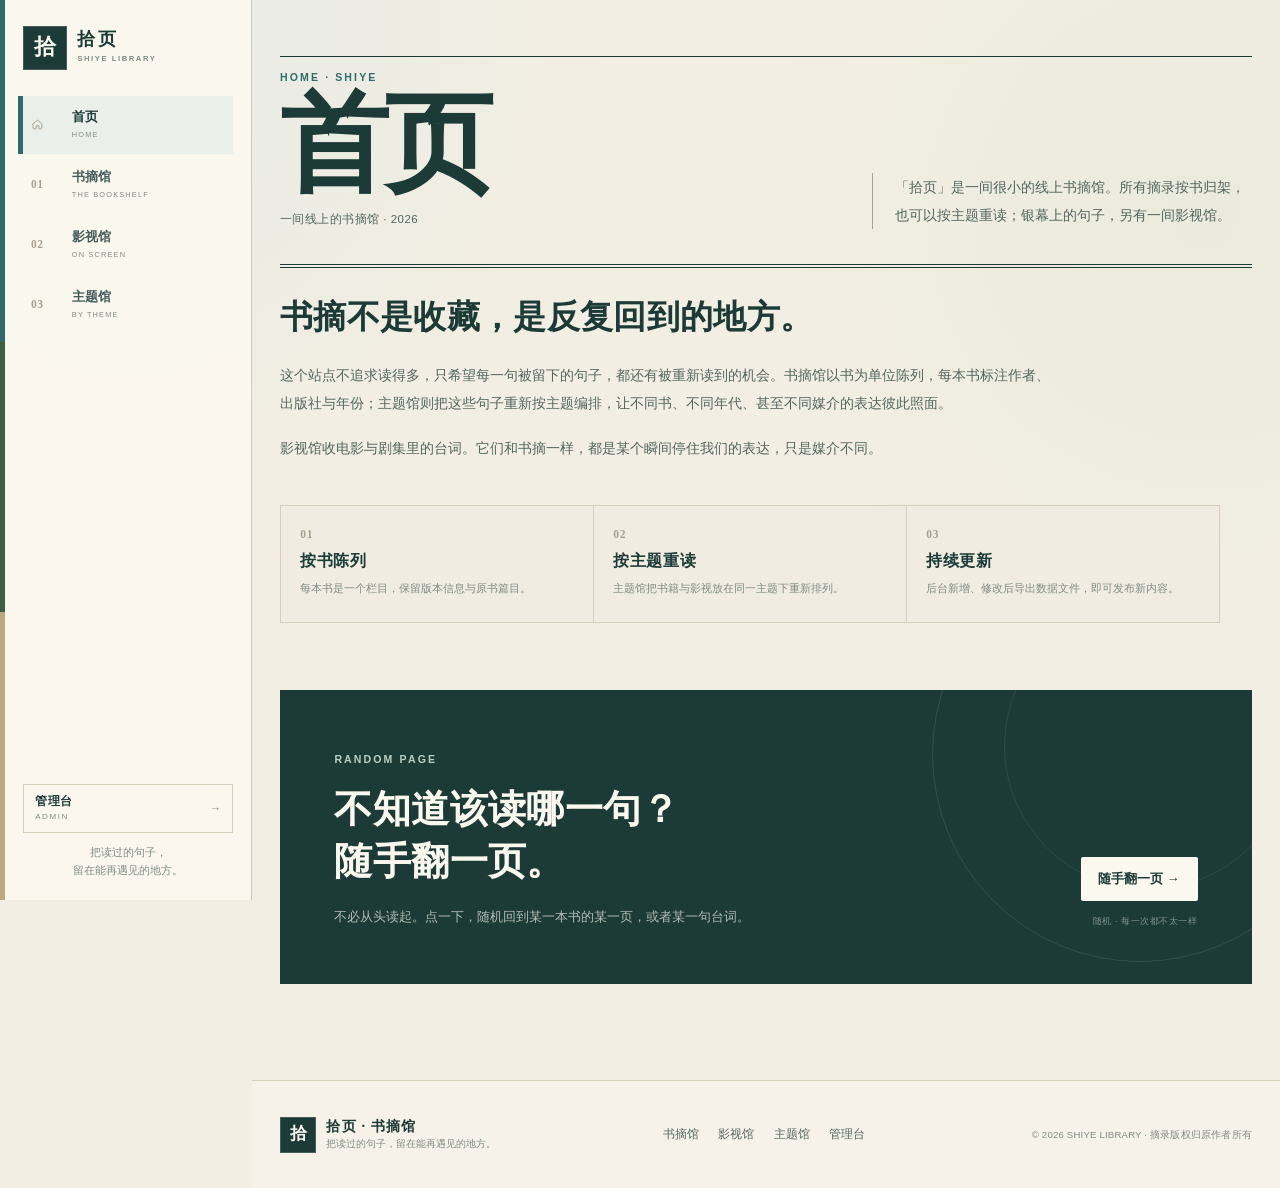
==== index.html @ dcf15d56 "管理台拆为入口页与独立表单页，发布页改为分步指引" ====
<!DOCTYPE html>
<html lang="zh-CN">
<head>
  <meta charset="UTF-8">
  <meta name="viewport" content="width=device-width, initial-scale=1">
  <title>拾页 · 书摘馆</title>
  <meta name="description" content="拾页是一间线上的书摘馆：按书陈列书摘，按主题重读句子，也收藏银幕上的台词。">
  <link rel="icon" href="data:image/svg+xml,%3Csvg xmlns='http://www.w3.org/2000/svg' viewBox='0 0 64 64'%3E%3Crect width='64' height='64' fill='%231c3b36'/%3E%3Ctext x='32' y='45' font-size='38' text-anchor='middle' fill='%23f3eee3' font-family='serif'%3E%E6%8B%BE%3C/text%3E%3C/svg%3E">
  <link rel="stylesheet" href="assets/style.css">
</head>
<body>
  <a class="skip-link" href="#library">跳到书摘馆</a>

  <aside class="site-header">
    <span class="header-rule" aria-hidden="true"></span>
    <div class="header-inner">
      <div class="sidebar-top">
        <a class="brand" href="#home" aria-label="拾页首页">
          <span class="brand-seal" aria-hidden="true">拾</span>
          <span class="brand-copy">
            <strong>拾页</strong>
            <small>SHIYE LIBRARY</small>
          </span>
        </a>
      </div>

      <nav class="desktop-nav" aria-label="站内导航">
        <a href="#home" data-nav="home">
          <span class="nav-index" aria-hidden="true">
            <svg viewBox="0 0 24 24" fill="none" stroke="currentColor" stroke-width="1.8" stroke-linecap="round" stroke-linejoin="round"><path d="M4 10.4 12 4l8 6.4V19a1 1 0 0 1-1 1h-4.4v-5.6H9.4V20H5a1 1 0 0 1-1-1z"/></svg>
          </span>
          <span class="nav-copy"><strong>首页</strong><small>HOME</small></span>
        </a>
        <a href="#library" data-nav="library">
          <span class="nav-index">01</span>
          <span class="nav-copy"><strong>书摘馆</strong><small>THE BOOKSHELF</small></span>
        </a>
        <a href="#screen" data-nav="screen">
          <span class="nav-index">02</span>
          <span class="nav-copy"><strong>影视馆</strong><small>ON SCREEN</small></span>
        </a>
        <a href="#themes" data-nav="themes">
          <span class="nav-index">03</span>
          <span class="nav-copy"><strong>主题馆</strong><small>BY THEME</small></span>
        </a>
      </nav>

      <div class="header-actions">
        <a class="admin-entry" href="admin.html">
          <span class="admin-entry-copy"><strong>管理台</strong><small>ADMIN</small></span>
          <span class="admin-entry-arrow" aria-hidden="true">→</span>
        </a>
        <p class="sidebar-caption">把读过的句子，<br>留在能再遇见的地方。</p>
      </div>
    </div>
  </aside>

  <main>
    <div class="page-shell">

      <!-- ================= 01 书摘馆：按书翻阅 ================= -->
      <section class="view" id="library" data-view="library">
        <header class="page-intro">
          <div>
            <span class="eyebrow">THE BOOKSHELF · 2026</span>
            <h1>书摘馆</h1>
            <p class="intro-sub"><strong data-stat-books>20</strong> 本书 · <strong data-stat-book-lines>24</strong> 则摘录</p>
          </div>
          <p class="intro-desc">以书为单位陈列。每一栏是一本书，书里被折角的那几页，连同版本信息，都收在这里。</p>
        </header>

        <section class="today-spread" id="today" aria-labelledby="today-title">
          <div class="spread-heading">
            <div>
              <span class="eyebrow">PAGE OF THE DAY</span>
              <h2 id="today-title">今日一页</h2>
            </div>
            <button class="text-button" type="button" data-today-change>换一页 ↻</button>
          </div>

          <article class="today-card is-time" data-today-card>
            <div class="today-body">
              <span class="today-theme" data-today-theme>时间 · TIME</span>
              <blockquote class="today-quote" data-today-quote>人生如逆旅，我亦是行人。</blockquote>
              <p class="today-source" data-today-source>苏轼《苏轼词集》</p>
              <p class="today-note" data-today-note>把人生看作一家旅店，把自己看作过客，许多执念会松一点。不是不在乎，而是知道聚散本来如此。</p>
              <div class="today-actions">
                <button class="button button-outline button-sm" type="button" data-today-open>展开读 →</button>
                <button class="button button-dark button-sm" type="button" data-today-fav>收藏此页</button>
              </div>
            </div>
            <div class="today-plate" aria-hidden="true">
              <span class="plate-bgchar" data-today-char>时</span>
              <span class="plate-no" data-today-no>NO. 12</span>
              <span class="plate-title" data-today-title>苏轼词集</span>
              <span class="plate-seal">拾</span>
              <span class="plate-meta">SHIYE · 今日一页</span>
            </div>
          </article>
        </section>

        <section class="library" id="bookshelf" aria-labelledby="bookshelf-heading">
          <div class="library-heading">
            <div>
              <span class="eyebrow">THE BOOKS</span>
              <h2 id="bookshelf-heading">按书翻阅</h2>
            </div>
            <p>共 <strong data-book-count>20</strong> 本书，<strong data-book-total>24</strong> 则摘录。每本书标注了作者、出版社与年份。</p>
          </div>

          <form class="library-tools" data-book-filter role="search">
            <div class="search-field">
              <svg viewBox="0 0 24 24" aria-hidden="true"><circle cx="11" cy="11" r="7"/><path d="M16.5 16.5 21 21"/></svg>
              <input type="search" placeholder="搜索书名、作者或句子……" aria-label="搜索书摘" autocomplete="off" data-book-search>
              <kbd>/</kbd>
            </div>
            <div class="filter-grid filter-grid-3">
              <label>
                <span>作者</span>
                <select data-book-author><option value="all">全部作者</option></select>
              </label>
              <label>
                <span>时代</span>
                <select data-book-era>
                  <option value="all">不限时代</option>
                  <option value="古代">古代</option>
                  <option value="近现代">近现代</option>
                </select>
              </label>
              <label>
                <span>排序</span>
                <select data-book-sort>
                  <option value="newest">最近收录</option>
                  <option value="title">按书名</option>
                  <option value="count">按摘录数量</option>
                  <option value="author">按作者</option>
                </select>
              </label>
            </div>
          </form>

          <div class="results-toolbar">
            <p>共 <strong data-book-result>20</strong> 本书<button class="clear-filters" type="button" data-book-clear hidden>清除筛选</button></p>
          </div>

          <div class="book-list" data-book-list></div>

          <div class="load-more-wrap">
            <button class="button button-outline" type="button" data-book-more hidden>展开更多书目</button>
          </div>

          <div class="empty-state" data-book-empty hidden>
            <span aria-hidden="true">空</span>
            <h2>书架上暂时没有这本书</h2>
            <p>换一个关键词，或者清除筛选再看看。</p>
            <button class="button button-outline" type="button" data-book-clear>清除全部筛选</button>
          </div>
        </section>
      </section>

      <!-- ================= 02 影视馆 ================= -->
      <section class="view" id="screen" data-view="screen" hidden>
        <header class="page-intro">
          <div>
            <span class="eyebrow">ON SCREEN · 2026</span>
            <h1>影视馆</h1>
            <p class="intro-sub"><strong data-stat-works>9</strong> 部作品 · <strong data-stat-lines>9</strong> 则台词</p>
          </div>
          <p class="intro-desc">银幕上的句子，往往比剧情留得更久。这里收电影与剧集里值得回看的台词，也记下它们出自哪一场戏。</p>
        </header>

        <section class="library" aria-labelledby="screen-heading">
          <div class="library-heading">
            <div>
              <span class="eyebrow">THE SCREEN</span>
              <h2 id="screen-heading">银幕台词</h2>
            </div>
            <p>按作品收录，标注导演、年份、地区与类型。点击任意一页，展开完整台词与按语。</p>
          </div>

          <form class="library-tools" data-film-filter role="search">
            <div class="search-field">
              <svg viewBox="0 0 24 24" aria-hidden="true"><circle cx="11" cy="11" r="7"/><path d="M16.5 16.5 21 21"/></svg>
              <input type="search" placeholder="搜索片名、导演或台词……" aria-label="搜索影视台词" autocomplete="off" data-film-search>
              <kbd>/</kbd>
            </div>
            <div class="filter-grid filter-grid-3">
              <label>
                <span>类型</span>
                <select data-film-medium>
                  <option value="all">全部类型</option>
                  <option value="电影">电影</option>
                  <option value="剧集">剧集</option>
                </select>
              </label>
              <label>
                <span>导演</span>
                <select data-film-director><option value="all">全部导演</option></select>
              </label>
              <label>
                <span>国家</span>
                <select data-film-region><option value="all">全部国家</option></select>
              </label>
            </div>
          </form>

          <div class="results-toolbar">
            <p>共 <strong data-film-result>9</strong> 则台词<button class="clear-filters" type="button" data-film-clear hidden>清除筛选</button></p>
            <div class="toolbar-right">
              <label class="sort-field">
                <span>排序</span>
                <select data-film-sort>
                  <option value="newest">最近收录</option>
                  <option value="oldest">最早收录</option>
                  <option value="title">按片名</option>
                </select>
              </label>
            </div>
          </div>

          <div class="excerpt-grid" data-film-grid></div>

          <div class="empty-state" data-film-empty hidden>
            <span aria-hidden="true">空</span>
            <h2>暂时没有找到这一幕</h2>
            <p>换一个关键词，或者清除筛选再看看。</p>
            <button class="button button-outline" type="button" data-film-clear>清除全部筛选</button>
          </div>
        </section>
      </section>

      <!-- ================= 03 主题馆 ================= -->
      <section class="view" id="themes" data-view="themes" hidden>
        <header class="page-intro">
          <div>
            <span class="eyebrow">BY THEME · 2026</span>
            <h1>主题馆</h1>
            <p class="intro-sub"><strong data-stat-all>33</strong> 则 · <strong data-stat-theme-count>8</strong> 个主题</p>
          </div>
          <p class="intro-desc">把书摘与台词按主题重新排一次：孤独、时间、自由……看看不同的人，如何回答同一个问题。</p>
        </header>

        <section class="library" aria-labelledby="themes-heading">
          <div class="library-heading">
            <div>
              <span class="eyebrow">THE THEMES</span>
              <h2 id="themes-heading">主题书架</h2>
            </div>
            <p>只有在这里，内容按主题归架。切换主题，看看同一主题下书与电影如何互相照亮。</p>
          </div>

          <form class="library-tools" data-theme-filter role="search">
            <div class="search-field">
              <svg viewBox="0 0 24 24" aria-hidden="true"><circle cx="11" cy="11" r="7"/><path d="M16.5 16.5 21 21"/></svg>
              <input type="search" placeholder="搜索句子、书名、作者……" aria-label="搜索主题馆" autocomplete="off" data-theme-search>
              <kbd>/</kbd>
            </div>
            <div class="filter-grid filter-grid-4">
              <label>
                <span>主题</span>
                <select data-theme-theme><option value="all">全部主题</option></select>
              </label>
              <label>
                <span>类型</span>
                <select data-theme-type>
                  <option value="all">全部内容</option>
                  <option value="book">书籍</option>
                  <option value="film">影视</option>
                </select>
              </label>
              <label>
                <span>作者 / 导演</span>
                <select data-theme-author><option value="all">全部作者</option></select>
              </label>
              <label>
                <span>收藏</span>
                <select data-theme-fav>
                  <option value="all">全部摘录</option>
                  <option value="fav">只看收藏</option>
                </select>
              </label>
            </div>
          </form>

          <div class="results-toolbar">
            <p>共 <strong data-theme-result>33</strong> 则<button class="clear-filters" type="button" data-theme-clear hidden>清除筛选</button></p>
            <div class="toolbar-right">
              <label class="sort-field">
                <span>排序</span>
                <select data-theme-sort>
                  <option value="newest">最近收录</option>
                  <option value="oldest">最早收录</option>
                  <option value="book">按书名</option>
                  <option value="author">按作者</option>
                </select>
              </label>
            </div>
          </div>

          <div class="shelves" data-shelves aria-live="polite"></div>

          <div class="empty-state" data-theme-empty hidden>
            <span aria-hidden="true">空</span>
            <h2>书架上暂时没有这一页</h2>
            <p>换一个关键词，或者清除筛选再看看。</p>
            <button class="button button-outline" type="button" data-theme-clear>清除全部筛选</button>
          </div>
        </section>
      </section>

      <!-- ================= 04 首页 ================= -->
      <section class="view about-page" id="home" data-view="home" hidden>
        <header class="page-intro">
          <div>
            <span class="eyebrow">HOME · SHIYE</span>
            <h1>首页</h1>
            <p class="intro-sub">一间线上的书摘馆 · 2026</p>
          </div>
          <p class="intro-desc">「拾页」是一间很小的线上书摘馆。所有摘录按书归架，也可以按主题重读；银幕上的句子，另有一间影视馆。</p>
        </header>

        <div class="about-body">
          <p class="about-lead">书摘不是收藏，是反复回到的地方。</p>
          <p>这个站点不追求读得多，只希望每一句被留下的句子，都还有被重新读到的机会。书摘馆以书为单位陈列，每本书标注作者、出版社与年份；主题馆则把这些句子重新按主题编排，让不同书、不同年代、甚至不同媒介的表达彼此照面。</p>
          <p>影视馆收电影与剧集里的台词。它们和书摘一样，都是某个瞬间停住我们的表达，只是媒介不同。</p>
          <div class="colophon-grid">
            <div>
              <span>01</span>
              <strong>按书陈列</strong>
              <p>每本书是一个栏目，保留版本信息与原书篇目。</p>
            </div>
            <div>
              <span>02</span>
              <strong>按主题重读</strong>
              <p>主题馆把书籍与影视放在同一主题下重新排列。</p>
            </div>
            <div>
              <span>03</span>
              <strong>持续更新</strong>
              <p>后台新增、修改后导出数据文件，即可发布新内容。</p>
            </div>
          </div>
        </div>

        <section class="about-strip">
          <div class="about-copy">
            <span class="eyebrow">RANDOM PAGE</span>
            <h2>不知道该读哪一句？<br>随手翻一页。</h2>
            <p>不必从头读起。点一下，随机回到某一本书的某一页，或者某一句台词。</p>
          </div>
          <div class="about-actions">
            <button class="button button-paper" type="button" data-random>随手翻一页 →</button>
            <p class="about-hint">随机 · 每一次都不太一样</p>
          </div>
        </section>
      </section>

    </div>
  </main>

  <footer class="site-footer">
    <div class="footer-inner">
      <div class="footer-brand">
        <span class="brand-seal" aria-hidden="true">拾</span>
        <div>
          <strong>拾页 · 书摘馆</strong>
          <small>把读过的句子，留在能再遇见的地方。</small>
        </div>
      </div>
      <nav class="footer-nav" aria-label="页脚导航">
        <a href="#library">书摘馆</a>
        <a href="#screen">影视馆</a>
        <a href="#themes">主题馆</a>
        <a href="admin.html">管理台</a>
      </nav>
      <p class="footer-note">© <span data-year>2026</span> SHIYE LIBRARY · 摘录版权归原作者所有</p>
    </div>
  </footer>

  <div class="reader" data-reader hidden>
    <div class="reader-backdrop" data-reader-close></div>
    <div class="reader-sheet" role="dialog" aria-modal="true" aria-labelledby="reader-quote" tabindex="-1">
      <button class="reader-close" type="button" aria-label="关闭" data-reader-close>×</button>
      <span class="reader-rail" data-reader-rail>拾页 · 摘录 NO. 01</span>
      <div class="reader-sheet-body">
        <span class="reader-theme" data-reader-theme>自我 · SELF</span>
        <blockquote class="reader-quote" id="reader-quote" data-reader-quote></blockquote>
        <p class="reader-source" data-reader-source></p>
        <div class="reader-note">
          <span class="note-label">译文</span>
          <p data-reader-note></p>
        </div>
        <div class="reader-meta">
          <span data-reader-meta></span>
          <div class="reader-meta-actions">
            <button class="text-button" type="button" data-reader-fav>收藏此页</button>
            <button class="text-button" type="button" data-reader-copy>复制摘录</button>
          </div>
        </div>
        <div class="reader-nav">
          <button type="button" data-reader-prev>← 上一则</button>
          <button type="button" data-reader-next>下一则 →</button>
        </div>
      </div>
    </div>
  </div>

  <div class="toast" id="toast" role="status" aria-live="polite"></div>

  <script src="data/excerpts.js"></script>
  <script src="assets/shared.js"></script>
  <script src="assets/app.js"></script>
</body>
</html>
---- assets/style.css ----
/* =========================================================
   拾页 · 书摘馆
   A small static library for book excerpts
   ========================================================= */

:root {
  --paper: #f3eee3;
  --paper-raised: #fbf8f0;
  --paper-deep: #e7dfce;
  --ink: #1c3b36;
  --ink-soft: #52665f;
  --ink-faint: #7f8c85;
  --line: #d6cdbb;
  --line-dark: #a89f8e;
  --blue: #d9e7e7;
  --blue-strong: #8fb4b1;
  --blue-deep: #2f6b6a;
  --green: #dde6d5;
  --green-strong: #93ad92;
  --green-deep: #3c6046;
  --brown: #e2d3b4;
  --brown-strong: #bfa77f;
  --brown-deep: #7a5c33;
  --red: #ecd6cd;
  --red-strong: #c08a7a;
  --red-deep: #8a3b2e;
  --seal: #9a3d2f;
  --shadow: 0 20px 60px rgba(38, 52, 48, .09);
  --serif: "Iowan Old Style", "Baskerville", "Songti SC", "Noto Serif CJK SC", "Source Han Serif SC", "STSong", "SimSun", serif;
  --sans: "Avenir Next", "Optima", "PingFang SC", "Hiragino Sans GB", "Microsoft YaHei", sans-serif;
  --max: 1240px;
  --sidebar: 252px;
}

*,
*::before,
*::after { box-sizing: border-box; }

html {
  scroll-behavior: smooth;
  background: var(--paper);
}

body {
  margin: 0;
  min-width: 320px;
  color: var(--ink);
  background:
    radial-gradient(circle at 10% 2%, rgba(217, 231, 231, .5), transparent 30rem),
    radial-gradient(circle at 94% 18%, rgba(221, 230, 213, .42), transparent 28rem),
    var(--paper);
  font-family: var(--sans);
  font-size: 16px;
  line-height: 1.65;
  overflow-x: clip;
  -webkit-font-smoothing: antialiased;
  text-rendering: optimizeLegibility;
}

body::before {
  position: fixed;
  inset: 0;
  z-index: -1;
  pointer-events: none;
  opacity: .2;
  content: "";
  background-image:
    repeating-linear-gradient(0deg, transparent 0 5px, rgba(20, 43, 40, .03) 5px 6px),
    repeating-linear-gradient(90deg, transparent 0 7px, rgba(255, 255, 255, .42) 7px 8px);
}

::selection {
  color: var(--paper-raised);
  background: var(--ink);
}

h1, h2, h3, p, blockquote, figure { margin-top: 0; }
a { color: inherit; text-decoration: none; }
button, input, select, textarea { font: inherit; }
button { color: inherit; }
img, svg { display: block; max-width: 100%; }
[hidden] { display: none !important; }

:focus-visible {
  outline: 3px solid rgba(47, 107, 106, .5);
  outline-offset: 3px;
}

.sr-only {
  position: absolute !important;
  overflow: hidden;
  width: 1px;
  height: 1px;
  padding: 0;
  margin: -1px;
  clip: rect(0, 0, 0, 0);
  white-space: nowrap;
  border: 0;
}

.skip-link {
  position: fixed;
  left: 1rem;
  top: 1rem;
  z-index: 1000;
  transform: translateY(-160%);
  padding: .7rem 1rem;
  color: var(--paper-raised);
  background: var(--ink);
  transition: transform .18s ease;
}
.skip-link:focus { transform: translateY(0); }

.eyebrow {
  display: inline-block;
  color: var(--blue-deep);
  font-size: .66rem;
  font-weight: 800;
  letter-spacing: .2em;
  text-transform: uppercase;
}

/* ---------------- Sidebar ---------------- */

.site-header {
  position: fixed;
  left: 0;
  top: 0;
  bottom: 0;
  z-index: 80;
  width: var(--sidebar);
  background: rgba(251, 248, 240, .94);
  border-right: 1px solid rgba(121, 113, 99, .34);
  backdrop-filter: blur(18px);
}

.header-rule {
  position: absolute;
  left: 0;
  inset-block: 0;
  width: 5px;
  background: linear-gradient(180deg, var(--blue-deep) 0 38%, var(--green-deep) 38% 68%, var(--brown-strong) 68% 100%);
}

.header-inner {
  height: 100%;
  padding: 24px 18px 20px 23px;
  display: flex;
  flex-direction: column;
  align-items: stretch;
  gap: 1.3rem;
}

.brand {
  display: inline-flex;
  align-items: center;
  gap: .65rem;
  min-height: 48px;
}

.brand-seal {
  width: 44px;
  height: 44px;
  flex: none;
  display: grid;
  place-items: center;
  color: var(--paper-raised);
  background: var(--ink);
  font: 700 1.35rem/1 var(--serif);
  box-shadow: inset 0 0 0 1px rgba(255, 255, 255, .18);
}

.brand-copy { display: grid; }
.brand-copy strong {
  font: 700 1.12rem/1.1 var(--serif);
  letter-spacing: .12em;
}
.brand-copy small {
  margin-top: .24rem;
  color: var(--ink-faint);
  font-size: .48rem;
  font-weight: 700;
  letter-spacing: .2em;
}

.desktop-nav {
  min-width: 0;
  margin: .2rem 0 0;
  display: flex;
  flex-direction: column;
  gap: 2px;
}

.desktop-nav a {
  position: relative;
  min-height: 58px;
  padding: .55rem .5rem;
  display: grid;
  grid-template-columns: 32px minmax(0, 1fr);
  align-items: center;
  gap: .55rem;
  color: #455b5a;
  white-space: nowrap;
  transition: background .16s ease, color .16s ease;
}

.desktop-nav a::after {
  position: absolute;
  left: -5px;
  top: 0;
  bottom: 0;
  width: 5px;
  content: "";
  background: var(--blue-deep);
  transform: scaleY(0);
  transition: transform .18s ease;
}

.desktop-nav a:hover,
.desktop-nav a[aria-current="page"] {
  color: var(--ink);
  background: rgba(217, 231, 231, .48);
}
.desktop-nav a:hover::after,
.desktop-nav a[aria-current="page"]::after { transform: scaleY(1); }

.nav-index {
  color: var(--line-dark);
  font: 700 .72rem/1 var(--serif);
  letter-spacing: .05em;
}

.desktop-nav a[data-nav="home"] .nav-index {
  display: flex;
  align-items: center;
}

.nav-index svg {
  width: 13px;
  height: 13px;
  display: block;
}

.nav-copy { min-width: 0; display: grid; }
.nav-copy strong { font-size: .82rem; line-height: 1.2; }
.nav-copy small {
  margin-top: .24rem;
  color: var(--ink-faint);
  font-size: .46rem;
  letter-spacing: .16em;
}

.header-actions {
  margin-top: auto;
  display: flex;
  flex-direction: column;
  gap: .55rem;
}

.icon-button {
  min-height: 44px;
  width: 100%;
  padding: 0 .8rem;
  display: flex;
  align-items: center;
  gap: .7rem;
  border: 1px solid var(--line);
  background: rgba(255, 253, 247, .64);
  cursor: pointer;
  transition: background .16s ease;
}
.icon-button svg {
  width: 19px;
  height: 19px;
  fill: none;
  stroke: currentColor;
  stroke-width: 1.5;
  stroke-linecap: round;
  stroke-linejoin: round;
}
.icon-button:hover { background: var(--blue); }
.action-label { font-size: .73rem; font-weight: 600; }

.edit-entry {
  padding: .85rem .9rem;
  display: grid;
  gap: .18rem;
  color: var(--paper-raised);
  background: var(--ink);
  transition: transform .18s ease, background .18s ease;
}
.edit-entry span { font-size: .82rem; font-weight: 700; letter-spacing: .06em; }
.edit-entry small {
  color: rgba(251, 248, 240, .58);
  font-size: .46rem;
  letter-spacing: .16em;
}
.edit-entry:hover { transform: translateY(-2px); background: #244741; }

.all-entry {
  padding: .6rem .9rem;
  display: flex;
  align-items: center;
  justify-content: space-between;
  gap: .6rem;
  border: 1px solid var(--line-dark);
  color: var(--ink);
  transition: background .18s ease, border-color .18s ease;
}
.all-entry span { font-size: .78rem; font-weight: 700; letter-spacing: .06em; }
.all-entry small {
  color: var(--ink-faint);
  font-size: .46rem;
  letter-spacing: .16em;
}
.all-entry:hover { background: var(--paper-raised); border-color: var(--ink); }

.sidebar-caption {
  margin: .15rem 0 0;
  color: var(--ink-faint);
  font: .68rem/1.65 var(--serif);
  text-align: center;
}

.admin-entry {
  display: flex;
  align-items: center;
  justify-content: space-between;
  gap: .5rem;
  padding: .55rem .7rem;
  border: 1px solid var(--line);
  color: var(--ink);
  text-decoration: none;
  transition: border-color .2s ease, background .2s ease;
}
.admin-entry:hover,
.admin-entry:focus-visible { border-color: var(--line-dark); background: var(--paper-raised); }
.admin-entry-copy { display: flex; flex-direction: column; gap: .12rem; }
.admin-entry-copy strong { font: 700 .74rem/1.2 var(--serif); letter-spacing: .04em; }
.admin-entry-copy small { color: var(--ink-faint); font-size: .5rem; letter-spacing: .2em; }
.admin-entry-arrow { color: var(--ink-faint); font-size: .7rem; }

main,
.site-footer { margin-left: var(--sidebar); }

.page-shell {
  width: min(calc(100% - 56px), var(--max));
  margin: 0 auto;
  padding: 56px 0 96px;
}

/* ---------------- Page intro ---------------- */

.page-intro {
  display: grid;
  grid-template-columns: minmax(0, 1fr) minmax(260px, 380px);
  align-items: end;
  gap: clamp(1.5rem, 4vw, 4rem);
  padding: .4rem 0 2.2rem;
  border-top: 1px solid var(--ink);
  border-bottom: 4px double var(--ink);
}

.page-intro h1 {
  margin: .5rem 0 0;
  font: 800 clamp(3.8rem, 8.5vw, 7rem)/.86 var(--serif);
  letter-spacing: -.045em;
}

.intro-sub {
  margin: 1.15rem 0 0;
  color: var(--ink-soft);
  font-size: .72rem;
  letter-spacing: .04em;
}
.intro-sub strong {
  color: var(--ink);
  font: 700 1.05rem/1 var(--serif);
}

.intro-desc {
  margin: 0;
  padding-left: 1.4rem;
  border-left: 1px solid var(--line-dark);
  color: var(--ink-soft);
  font: .9rem/1.95 var(--serif);
}

/* ---------------- Today ---------------- */

.today-spread { margin-top: 2.8rem; }

.spread-heading {
  display: flex;
  align-items: flex-end;
  justify-content: space-between;
  gap: 1rem;
  padding-bottom: .65rem;
  border-bottom: 2px solid var(--ink);
}
.spread-heading h2 {
  margin: .18rem 0 0;
  font: 700 clamp(1.6rem, 3vw, 2.1rem)/1.1 var(--serif);
}

.text-button {
  min-height: 40px;
  padding: 0;
  border: 0;
  background: none;
  color: var(--blue-deep);
  cursor: pointer;
  font-size: .76rem;
  font-weight: 700;
}
.text-button:hover { text-decoration: underline; text-underline-offset: .28em; }

.today-card {
  --accent: var(--blue-deep);
  --accent-pale: var(--blue);
  margin-top: 1.1rem;
  display: grid;
  grid-template-columns: minmax(0, 1.12fr) minmax(260px, .88fr);
  background: var(--paper-raised);
  border: 1px solid var(--line-dark);
  box-shadow: var(--shadow);
}

.today-card.is-green { --accent: var(--green-deep); --accent-pale: var(--green); }
.today-card.is-blue  { --accent: var(--blue-deep);  --accent-pale: var(--blue); }
.today-card.is-red   { --accent: var(--red-deep);   --accent-pale: var(--red); }
.today-card.is-brown { --accent: var(--brown-deep); --accent-pale: var(--brown); }

.today-body {
  min-height: 390px;
  padding: clamp(1.7rem, 4vw, 3.1rem);
  display: flex;
  flex-direction: column;
}

.today-theme {
  color: var(--accent);
  font-size: .58rem;
  font-weight: 800;
  letter-spacing: .18em;
}

.today-quote {
  margin: 1.05rem 0 1.2rem;
  font: 600 clamp(1.65rem, 3.3vw, 2.6rem)/1.6 var(--serif);
  letter-spacing: -.01em;
}

.today-source {
  margin: 0;
  color: var(--ink-soft);
  font: .85rem/1.6 var(--serif);
}

.today-note {
  margin: 1.4rem 0 0;
  padding-top: 1.2rem;
  border-top: 1px solid var(--line);
  color: var(--ink-soft);
  font-size: .8rem;
  line-height: 1.95;
}

.today-actions {
  margin-top: auto;
  padding-top: 1.5rem;
  display: flex;
  flex-wrap: wrap;
  gap: .7rem;
}

.today-plate {
  position: relative;
  min-height: 390px;
  display: grid;
  place-items: center;
  overflow: hidden;
  background: var(--accent-pale);
  border-left: 1px solid var(--line-dark);
}
.today-plate::after {
  position: absolute;
  inset: 14px;
  border: 1px solid rgba(28, 59, 54, .22);
  content: "";
  pointer-events: none;
}

.plate-bgchar {
  position: absolute;
  left: -1.2rem;
  bottom: -4.5rem;
  color: rgba(28, 59, 54, .1);
  font: 700 17rem/1 var(--serif);
  pointer-events: none;
  user-select: none;
}

.plate-no {
  position: absolute;
  left: 2.2rem;
  top: 1.8rem;
  color: rgba(28, 59, 54, .6);
  font-size: .54rem;
  font-weight: 800;
  letter-spacing: .16em;
}

.plate-title {
  position: relative;
  z-index: 1;
  max-height: 72%;
  writing-mode: vertical-rl;
  font: 600 clamp(1.35rem, 2.4vw, 1.75rem)/1.55 var(--serif);
  letter-spacing: .24em;
}

.plate-seal {
  position: absolute;
  right: 2.1rem;
  bottom: 2.1rem;
  z-index: 2;
  width: 54px;
  height: 54px;
  display: grid;
  place-items: center;
  color: var(--paper-raised);
  background: var(--seal);
  font: 700 1.45rem/1 var(--serif);
  transform: rotate(-5deg);
  box-shadow: inset 0 0 0 2px rgba(255, 255, 255, .22);
}

.plate-meta {
  position: absolute;
  left: 2.2rem;
  bottom: 1.9rem;
  color: rgba(28, 59, 54, .55);
  font-size: .46rem;
  letter-spacing: .16em;
}

/* ---------------- Buttons ---------------- */

.button {
  min-height: 44px;
  width: fit-content;
  padding: .65rem 1.05rem;
  display: inline-flex;
  align-items: center;
  justify-content: center;
  gap: .6rem;
  border: 1px solid transparent;
  border-radius: 2px;
  background: transparent;
  cursor: pointer;
  font-size: .8rem;
  font-weight: 700;
  transition: transform .16s ease, box-shadow .16s ease, background .16s ease, color .16s ease;
}
.button:hover { transform: translateY(-2px); box-shadow: 0 10px 24px rgba(22, 53, 54, .13); }
.button-outline { border-color: var(--ink); }
.button-outline:hover { color: var(--paper-raised); background: var(--ink); }
.button-sm { min-height: 40px; padding: .48rem .85rem; font-size: .76rem; }
.button-paper { color: var(--ink); background: var(--paper-raised); }
.button-paper:hover { background: #fff; }
.button-dark { color: var(--paper-raised); background: var(--ink); }
.button-brown { color: #fff; background: var(--brown-deep); }
.button-green { color: #fff; background: var(--green-deep); }
.button[disabled] { opacity: .5; pointer-events: none; }

/* ---------------- Library ---------------- */

.library-heading {
  margin-top: 3.4rem;
  display: flex;
  align-items: flex-end;
  justify-content: space-between;
  gap: 2rem;
  padding-bottom: .8rem;
  border-bottom: 2px solid var(--ink);
}
.library-heading h2 {
  margin: .18rem 0 0;
  font: 700 clamp(1.8rem, 3.4vw, 2.35rem)/1.1 var(--serif);
}
.library-heading p {
  max-width: 400px;
  margin: 0 0 .2rem;
  color: var(--ink-soft);
  font-size: .72rem;
  line-height: 1.7;
  text-align: right;
}
.library-heading p strong { color: var(--ink); font-family: var(--serif); }

.library-tools {
  margin-top: 1.4rem;
  padding: 1.25rem;
  background: rgba(251, 248, 240, .8);
  border: 1px solid var(--line);
  box-shadow: 0 12px 34px rgba(40, 50, 45, .05);
}

.search-field {
  min-height: 56px;
  display: grid;
  grid-template-columns: 22px 1fr auto;
  align-items: center;
  gap: .8rem;
  border-bottom: 1px solid var(--ink);
}
.search-field svg {
  width: 20px;
  height: 20px;
  fill: none;
  stroke: currentColor;
  stroke-width: 1.6;
  stroke-linecap: round;
}
.search-field input {
  width: 100%;
  min-height: 52px;
  border: 0;
  outline: 0;
  background: none;
  color: var(--ink);
  font: 1.02rem var(--serif);
}
.search-field input::placeholder { color: #89918c; }
.search-field kbd {
  padding: .12rem .4rem;
  border: 1px solid var(--line);
  border-radius: 3px;
  color: var(--ink-faint);
  background: var(--paper);
  font: .62rem var(--sans);
}

.filter-grid {
  margin-top: 1rem;
  display: grid;
  grid-template-columns: repeat(4, minmax(0, 1fr));
  gap: 1px;
  background: var(--line);
  border: 1px solid var(--line);
}
.filter-grid label {
  min-width: 0;
  padding: .55rem .75rem;
  display: grid;
  background: var(--paper-raised);
}
.filter-grid label > span {
  color: var(--ink-faint);
  font-size: .54rem;
  font-weight: 800;
  letter-spacing: .12em;
}
.filter-grid select,
.sort-field select {
  min-width: 0;
  min-height: 40px;
  padding: 0 1.3rem 0 0;
  border: 0;
  outline: 0;
  color: var(--ink);
  background: transparent;
  background-image: url("data:image/svg+xml,%3Csvg xmlns='http://www.w3.org/2000/svg' viewBox='0 0 12 8'%3E%3Cpath d='M1 1l5 5 5-5' fill='none' stroke='%237f8c85' stroke-width='1.3'/%3E%3C/svg%3E");
  background-repeat: no-repeat;
  background-position: right .15rem center;
  background-size: 11px;
  appearance: none;
  cursor: pointer;
  font-size: .76rem;
}

.results-toolbar {
  min-height: 72px;
  display: flex;
  align-items: center;
  justify-content: space-between;
  gap: 1rem;
  border-bottom: 1px solid var(--ink);
}
.results-toolbar p {
  margin: 0;
  display: flex;
  align-items: baseline;
  gap: .5rem;
  color: var(--ink-soft);
  font-size: .76rem;
}
.results-toolbar p strong {
  color: var(--ink);
  font: 700 1.3rem/1 var(--serif);
}
.clear-filters {
  min-height: 32px;
  padding: 0;
  border: 0;
  border-bottom: 1px solid var(--line-dark);
  background: none;
  color: var(--blue-deep);
  cursor: pointer;
  font-size: .66rem;
}
.toolbar-right { display: flex; align-items: center; gap: 1.2rem; }
.sort-field { display: flex; align-items: center; gap: .4rem; }
.sort-field span { color: var(--ink-faint); font-size: .62rem; }

/* ---------------- Shelves ---------------- */

.shelf { margin-top: 2.7rem; }

.shelf-divider {
  min-height: 68px;
  display: flex;
  align-items: flex-end;
  justify-content: space-between;
  gap: 1rem;
  padding-bottom: .65rem;
  border-bottom: 3px double var(--ink);
}
.shelf-divider > div {
  display: flex;
  align-items: baseline;
  gap: .8rem;
}
.shelf-no {
  color: var(--line-dark);
  font: 700 .74rem/1 var(--serif);
  letter-spacing: .06em;
}
.shelf-divider h2 {
  margin: 0;
  font: 700 clamp(1.55rem, 2.6vw, 1.95rem)/1 var(--serif);
  letter-spacing: .02em;
}
.shelf-divider em {
  color: var(--ink-faint);
  font-size: .5rem;
  font-style: normal;
  font-weight: 700;
  letter-spacing: .2em;
}
.shelf-divider > strong {
  color: var(--ink-faint);
  font-size: .62rem;
  font-weight: 600;
  letter-spacing: .04em;
}

.excerpt-grid {
  margin-top: 1.35rem;
  display: grid;
  grid-template-columns: repeat(3, minmax(0, 1fr));
  gap: 28px 20px;
}

.excerpt-card {
  --accent: var(--ink);
  --accent-pale: var(--paper-deep);
  min-width: 0;
  background: rgba(251, 248, 240, .55);
  border-bottom: 2px solid var(--accent);
  animation: rise .5s both;
  animation-delay: var(--d, 0ms);
}
.excerpt-card.is-green { --accent: var(--green-deep); --accent-pale: var(--green); }
.excerpt-card.is-blue  { --accent: var(--blue-deep);  --accent-pale: var(--blue); }
.excerpt-card.is-red   { --accent: var(--red-deep);   --accent-pale: var(--red); }
.excerpt-card.is-brown { --accent: var(--brown-deep); --accent-pale: var(--brown); }

.card-link {
  height: 100%;
  display: flex;
  flex-direction: column;
  transition: transform .2s ease, box-shadow .2s ease;
}
.excerpt-card:hover .card-link {
  transform: translateY(-5px);
  box-shadow: 0 18px 36px rgba(27, 55, 51, .1);
}

.card-cover {
  position: relative;
  aspect-ratio: 4 / 3;
  padding: 11px;
  overflow: hidden;
  background: var(--accent-pale);
  border: 1px solid var(--line);
  transition: background .25s ease;
}
.excerpt-card:hover .card-cover { background: #fffdf7; }

.cover-inner {
  position: relative;
  z-index: 1;
  height: 100%;
  padding: 1rem 1.05rem;
  display: flex;
  flex-direction: column;
  justify-content: space-between;
  border: 1px solid rgba(28, 59, 54, .24);
}

.cover-top {
  display: flex;
  align-items: center;
  justify-content: space-between;
  gap: .6rem;
  color: rgba(28, 59, 54, .62);
  font-size: .5rem;
  font-weight: 800;
  letter-spacing: .16em;
}

.cover-middle {
  position: relative;
  flex: 1;
  display: grid;
  place-items: center;
  padding: .6rem 0;
}
.cover-char {
  position: absolute;
  color: rgba(28, 59, 54, .12);
  font: 700 clamp(3.6rem, 6vw, 5rem)/1 var(--serif);
  user-select: none;
}
.cover-book {
  position: relative;
  z-index: 1;
  max-width: 96%;
  margin: 0;
  display: -webkit-box;
  overflow: hidden;
  color: var(--ink);
  font: 700 clamp(1.15rem, 1.8vw, 1.4rem)/1.5 var(--serif);
  letter-spacing: .03em;
  text-align: center;
  -webkit-line-clamp: 3;
  -webkit-box-orient: vertical;
}

.cover-bottom {
  display: flex;
  align-items: flex-end;
  justify-content: space-between;
  gap: .6rem;
}
.cover-author {
  color: rgba(28, 59, 54, .68);
  font: .66rem/1.4 var(--serif);
  letter-spacing: .06em;
}
.cover-seal {
  width: 30px;
  height: 30px;
  flex: none;
  display: grid;
  place-items: center;
  color: var(--paper-raised);
  background: var(--seal);
  font: 700 .86rem/1 var(--serif);
  transform: rotate(-4deg);
  transition: transform .25s ease;
}
.excerpt-card:hover .cover-seal { transform: rotate(3deg) scale(1.04); }

.card-copy {
  flex: 1;
  padding: 1rem .25rem 1.05rem;
  display: flex;
  flex-direction: column;
}
.card-source {
  display: flex;
  align-items: center;
  justify-content: space-between;
  gap: .6rem;
  color: var(--accent);
  font-size: .54rem;
  font-weight: 800;
  letter-spacing: .16em;
}
.card-fav-mark {
  color: var(--seal);
  font-size: .54rem;
  font-weight: 700;
  letter-spacing: .08em;
}
.card-quote {
  margin: .55rem 0 .95rem;
  display: -webkit-box;
  overflow: hidden;
  color: var(--ink);
  font: 1.02rem/1.85 var(--serif);
  -webkit-line-clamp: 3;
  -webkit-box-orient: vertical;
}
.card-footer {
  margin-top: auto;
  padding-top: .65rem;
  display: flex;
  align-items: center;
  justify-content: space-between;
  gap: .6rem;
  border-top: 1px solid var(--line);
  color: var(--ink-faint);
  font-size: .62rem;
}
.card-footer .card-book { color: var(--ink-soft); font-family: var(--serif); }
.card-arrow { transition: transform .2s ease; }
.excerpt-card:hover .card-arrow { transform: translateX(4px); }

/* ---------------- Empty ---------------- */

.empty-state {
  padding: 5rem 1rem;
  text-align: center;
  border-bottom: 1px solid var(--line);
}
.empty-state > span {
  display: block;
  color: var(--blue-strong);
  font: 4rem/1 var(--serif);
}
.empty-state h2 {
  margin: 1rem 0 .4rem;
  font: 700 1.5rem/1.2 var(--serif);
}
.empty-state p {
  margin-bottom: 1.2rem;
  color: var(--ink-soft);
  font-size: .8rem;
}
.noscript-note {
  padding: 2rem;
  color: var(--ink-soft);
  text-align: center;
  border: 1px dashed var(--line-dark);
}

/* ---------------- About + footer ---------------- */

.about-strip {
  position: relative;
  margin-top: 4.2rem;
  padding: clamp(2rem, 5vw, 3.4rem);
  display: grid;
  grid-template-columns: minmax(0, 1.25fr) minmax(220px, .75fr);
  align-items: end;
  gap: 2rem;
  overflow: hidden;
  color: var(--paper-raised);
  background: var(--ink);
}
.about-strip::before {
  position: absolute;
  right: -6rem;
  top: -9rem;
  width: 26rem;
  height: 26rem;
  border: 1px solid rgba(251, 248, 240, .1);
  border-radius: 50%;
  content: "";
}
.about-strip::after {
  position: absolute;
  right: -2.5rem;
  top: -5.5rem;
  width: 18rem;
  height: 18rem;
  border: 1px solid rgba(251, 248, 240, .08);
  border-radius: 50%;
  content: "";
}
.about-strip .eyebrow { color: #b9cfc4; }
.about-strip h2 {
  margin: .8rem 0 1.1rem;
  font: 600 clamp(1.7rem, 3vw, 2.5rem)/1.35 var(--serif);
  letter-spacing: .01em;
}
.about-strip p {
  max-width: 600px;
  margin: 0;
  color: rgba(251, 248, 240, .68);
  font-size: .8rem;
  line-height: 1.95;
}
.about-actions {
  position: relative;
  z-index: 1;
  display: grid;
  justify-items: end;
  gap: .7rem;
}
.about-hint {
  color: rgba(251, 248, 240, .46) !important;
  font-size: .58rem !important;
  letter-spacing: .06em;
}

.site-footer {
  border-top: 1px solid var(--line);
  background: rgba(251, 248, 240, .5);
}
.footer-inner {
  width: min(calc(100% - 56px), var(--max));
  margin: 0 auto;
  padding: 2.2rem 0;
  display: flex;
  flex-wrap: wrap;
  align-items: center;
  justify-content: space-between;
  gap: 1.2rem;
}
.footer-brand { display: flex; align-items: center; gap: .65rem; }
.footer-brand .brand-seal { width: 36px; height: 36px; font-size: 1.05rem; }
.footer-brand strong { display: block; font: 700 .9rem/1.3 var(--serif); letter-spacing: .08em; }
.footer-brand small { display: block; color: var(--ink-faint); font-size: .62rem; }
.footer-nav { display: flex; flex-wrap: wrap; gap: 1.2rem; }
.footer-nav a { color: var(--ink-soft); font-size: .72rem; }
.footer-nav a:hover { color: var(--ink); text-decoration: underline; text-underline-offset: .25em; }
.footer-note { margin: 0; color: var(--ink-faint); font-size: .6rem; letter-spacing: .02em; }

/* ---------------- Reader ---------------- */

.reader {
  position: fixed;
  inset: 0;
  z-index: 200;
  padding: 24px;
  display: grid;
  place-items: center;
}
.reader-backdrop {
  position: absolute;
  inset: 0;
  background: rgba(16, 34, 31, .58);
  backdrop-filter: blur(5px);
  animation: fade .25s both;
}
.reader-sheet {
  --accent: var(--ink);
  position: relative;
  width: min(900px, 100%);
  max-height: calc(100vh - 48px);
  overflow: auto;
  padding: clamp(1.8rem, 4.5vw, 3.4rem);
  background: var(--paper-raised);
  border: 1px solid var(--line-dark);
  border-left: 8px solid var(--accent);
  box-shadow: 0 40px 90px rgba(10, 25, 22, .35);
  animation: sheet-in .3s cubic-bezier(.2, .7, .3, 1) both;
  outline: none;
}
.reader.is-green { --accent: var(--green-deep); }
.reader.is-blue  { --accent: var(--blue-deep); }
.reader.is-red   { --accent: var(--red-deep); }
.reader.is-brown { --accent: var(--brown-deep); }

.reader-close {
  position: absolute;
  right: 1rem;
  top: 1rem;
  width: 42px;
  height: 42px;
  display: grid;
  place-items: center;
  border: 1px solid var(--line);
  background: var(--paper);
  cursor: pointer;
  font-size: 1.3rem;
  line-height: 1;
}
.reader-close:hover { color: var(--paper-raised); background: var(--ink); }

.reader-rail {
  display: block;
  padding-bottom: .9rem;
  border-bottom: 1px solid var(--line);
  color: var(--ink-faint);
  font-size: .54rem;
  font-weight: 800;
  letter-spacing: .2em;
}

.reader-sheet-body { padding-top: 1.4rem; }
.reader-theme {
  color: var(--accent);
  font-size: .58rem;
  font-weight: 800;
  letter-spacing: .2em;
}
.reader-quote {
  margin: 1.2rem 0 1.3rem;
  font: 600 clamp(1.55rem, 3.4vw, 2.45rem)/1.75 var(--serif);
  letter-spacing: -.005em;
}
.reader-source {
  margin: 0;
  color: var(--ink-soft);
  font: .88rem/1.6 var(--serif);
}

.reader-note {
  margin-top: 2rem;
  padding: 1.2rem 1.35rem;
  background: var(--paper);
  border-left: 3px solid var(--accent);
}
.note-label {
  display: block;
  margin-bottom: .45rem;
  color: var(--accent);
  font-size: .54rem;
  font-weight: 800;
  letter-spacing: .18em;
}
.reader-note p {
  margin: 0;
  color: var(--ink-soft);
  font-size: .82rem;
  line-height: 1.95;
}

.reader-meta {
  margin-top: 1.6rem;
  padding-top: 1rem;
  display: flex;
  flex-wrap: wrap;
  align-items: center;
  justify-content: space-between;
  gap: .7rem;
  border-top: 1px solid var(--line);
  color: var(--ink-faint);
  font-size: .64rem;
}
.reader-meta-actions { display: flex; gap: 1rem; }
.reader-meta-actions .text-button { min-height: 32px; font-size: .68rem; }
.reader-meta-actions .text-button.is-active { color: var(--seal); }

.reader-nav {
  margin-top: 1.5rem;
  display: flex;
  justify-content: space-between;
  gap: 1rem;
}
.reader-nav button {
  min-height: 40px;
  padding: 0;
  border: 0;
  background: none;
  color: var(--blue-deep);
  cursor: pointer;
  font-size: .72rem;
  font-weight: 700;
}
.reader-nav button:hover { text-decoration: underline; text-underline-offset: .25em; }
.reader-nav button:disabled { opacity: .35; cursor: default; text-decoration: none; }

body.is-reading { overflow: hidden; }

/* ---------------- Toast ---------------- */

.toast {
  position: fixed;
  left: 50%;
  bottom: 28px;
  z-index: 400;
  padding: .68rem 1.1rem;
  color: var(--paper-raised);
  background: var(--ink);
  font-size: .74rem;
  pointer-events: none;
  opacity: 0;
  transform: translate(-50%, 16px);
  transition: opacity .2s ease, transform .2s ease;
}
.toast.is-visible { opacity: 1; transform: translate(-50%, 0); }

/* ---------------- Editor ---------------- */

.editor-topbar {
  position: sticky;
  top: 0;
  z-index: 60;
  min-height: 68px;
  padding: 0 clamp(1rem, 4vw, 2.4rem);
  display: flex;
  align-items: center;
  justify-content: space-between;
  gap: 1rem;
  background: rgba(251, 248, 240, .95);
  border-bottom: 1px solid var(--ink);
  backdrop-filter: blur(14px);
}
.editor-topbar .brand { min-height: 52px; }
.editor-topbar .brand-seal { width: 38px; height: 38px; font-size: 1.1rem; }
.topbar-actions { display: flex; align-items: center; gap: 1rem; }
.save-state {
  display: inline-flex;
  align-items: center;
  gap: .45rem;
  color: var(--ink-faint);
  font-size: .66rem;
}
.save-state::before {
  width: 7px;
  height: 7px;
  border-radius: 50%;
  background: var(--line-dark);
  content: "";
}
.save-state.is-draft { color: var(--brown-deep); }
.save-state.is-draft::before { background: var(--brown-deep); }
.save-state.is-file { color: var(--green-deep); }
.save-state.is-file::before { background: var(--green-deep); }

.editor-main {
  width: min(calc(100% - 40px), 1320px);
  margin: 0 auto;
  padding: 2.6rem 0 5rem;
}
.editor-intro {
  margin-bottom: 2rem;
  padding-bottom: 1.6rem;
  border-bottom: 4px double var(--ink);
}
.editor-intro h1 {
  margin: .4rem 0 .8rem;
  font: 800 clamp(2.3rem, 5vw, 3.6rem)/1 var(--serif);
  letter-spacing: -.03em;
}
.editor-intro p {
  max-width: 720px;
  margin: 0;
  color: var(--ink-soft);
  font-size: .82rem;
  line-height: 1.9;
}

.editor-panel {
  padding: 1.35rem;
  background: var(--paper-raised);
  border: 1px solid var(--line);
}
.form-panel .editor-form {
  max-width: 900px;
  margin: 0 auto;
}
.list-panel { margin-top: 2rem; }
.content-panel { margin-top: 0; }

.panel-head {
  margin-bottom: 1.1rem;
  padding-bottom: .7rem;
  display: flex;
  align-items: center;
  justify-content: space-between;
  gap: .8rem;
  border-bottom: 1px solid var(--ink);
}
.panel-head h2 {
  margin: 0;
  font: 700 1.2rem/1.2 var(--serif);
}
.panel-head .count {
  color: var(--ink-faint);
  font-size: .64rem;
}
.edit-badge {
  padding: .18rem .45rem;
  color: var(--paper-raised);
  background: var(--brown-deep);
  font-size: .5rem;
  font-weight: 800;
  letter-spacing: .1em;
}

.editor-form { display: grid; gap: .85rem; }
.field { display: grid; gap: .3rem; }
.field > span {
  color: var(--ink-faint);
  font-size: .56rem;
  font-weight: 800;
  letter-spacing: .12em;
}
.theme-field {
  border: 0;
  padding: 0;
  margin: 0;
}

.theme-field > span {
  display: block;
  margin-bottom: .45rem;
  color: var(--ink-faint);
  font-size: .56rem;
  font-weight: 800;
  letter-spacing: .12em;
}

.theme-picker {
  display: flex;
  flex-wrap: wrap;
  gap: .45rem;
}

.theme-option {
  position: relative;
  display: inline-block;
}

.theme-option input {
  position: absolute;
  opacity: 0;
  pointer-events: none;
}

.theme-option span {
  display: inline-block;
  padding: .45rem .85rem;
  border: 1px solid var(--line-dark);
  background: var(--paper-raised);
  color: var(--ink);
  font: 600 .78rem/1.2 var(--sans);
  letter-spacing: .04em;
  cursor: pointer;
  transition: background .16s ease, color .16s ease, border-color .16s ease;
}

.theme-option input:checked + span {
  background: var(--ink);
  border-color: var(--ink);
  color: var(--paper-raised);
}

.theme-option input:focus-visible + span {
  outline: 2px solid var(--ink);
  outline-offset: 2px;
}

.field input,
.field select,
.field textarea {
  width: 100%;
  min-height: 42px;
  padding: .55rem .65rem;
  border: 1px solid var(--line);
  border-radius: 0;
  background: #fffdf8;
  color: var(--ink);
  font-size: .8rem;
  transition: border-color .15s ease;
}
.field textarea { min-height: 100px; resize: vertical; line-height: 1.8; }
.field input:focus,
.field select:focus,
.field textarea:focus { border-color: var(--ink); outline: 2px solid rgba(28, 59, 54, .12); }
.field-row { display: grid; grid-template-columns: 1fr 1fr; gap: .7rem; }
.field-hint { color: var(--ink-faint); font-size: .58rem; line-height: 1.5; }
.check-field {
  display: flex;
  align-items: center;
  gap: .55rem;
  padding: .35rem 0;
  font-size: .74rem;
  color: var(--ink-soft);
}
.check-field input { width: 16px; height: 16px; min-height: 0; accent-color: var(--ink); }
.form-actions { display: flex; flex-wrap: wrap; gap: .6rem; padding-top: .3rem; }

.publish-panel {
  margin-top: 1.4rem;
}

.publish-row {
  display: flex;
  flex-wrap: wrap;
  gap: .5rem;
  align-items: center;
}

.publish-row input.token-input {
  -webkit-text-security: disc;
  letter-spacing: .03em;
}

.publish-panel .field-hint {
  overflow-wrap: anywhere;
}

.publish-row input {
  flex: 1 1 240px;
  min-width: 0;
  min-height: 40px;
  padding: .5rem .7rem;
  border: 1px solid var(--line-dark);
  background: var(--paper-raised);
  color: var(--ink);
  font: 500 .82rem/1.4 var(--sans);
}

.trash-panel {
  margin-top: 1.4rem;
}

.trash-panel .field-hint {
  margin: 0 0 1rem;
}

.admin-tools {
  display: flex;
  flex-wrap: wrap;
  gap: .45rem;
  margin-bottom: 1rem;
}
.btn-mini {
  min-height: 34px;
  padding: .35rem .65rem;
  border: 1px solid var(--line-dark);
  background: transparent;
  cursor: pointer;
  font-size: .64rem;
  font-weight: 700;
  transition: background .15s ease, color .15s ease;
}
.btn-mini:hover { color: var(--paper-raised); background: var(--ink); border-color: var(--ink); }
.btn-mini.is-primary { color: var(--paper-raised); background: var(--ink); border-color: var(--ink); }
.btn-mini.is-primary:hover { background: #244741; }
a.btn-mini {
  display: inline-flex;
  align-items: center;
  color: var(--ink);
  text-decoration: none;
}

.admin-search {
  width: 100%;
  min-height: 40px;
  margin-bottom: 1rem;
  padding: .5rem .65rem;
  border: 1px solid var(--line);
  background: #fffdf8;
  font-size: .76rem;
}

.admin-list { border-top: 1px solid var(--line); }
.admin-row {
  display: grid;
  grid-template-columns: minmax(0, 1fr) auto;
  align-items: center;
  gap: .8rem;
  padding: .85rem .4rem;
  border-bottom: 1px solid var(--line);
}
.admin-row.is-editing { background: rgba(217, 231, 231, .5); }
.admin-row-main { min-width: 0; }
.admin-row-top {
  display: flex;
  align-items: center;
  gap: .5rem;
  margin-bottom: .2rem;
}
.theme-chip {
  padding: .1rem .38rem;
  color: var(--ink);
  background: var(--paper-deep);
  font-size: .52rem;
  font-weight: 800;
  letter-spacing: .08em;
}
.theme-chip.is-green { background: var(--green); }
.theme-chip.is-blue { background: var(--blue); }
.theme-chip.is-red { background: var(--red); }
.theme-chip.is-brown { background: var(--brown); }
.admin-row-top strong { font: 700 .84rem/1.3 var(--serif); }
.admin-row-main p {
  margin: 0;
  overflow: hidden;
  color: var(--ink-soft);
  font: .72rem/1.5 var(--serif);
  text-overflow: ellipsis;
  white-space: nowrap;
}
.admin-row-main small { color: var(--ink-faint); font-size: .56rem; }
.admin-row-actions { display: flex; gap: .25rem; }
.admin-row-actions button,
.admin-row-actions a {
  min-width: 32px;
  height: 32px;
  padding: 0 .4rem;
  display: inline-flex;
  align-items: center;
  justify-content: center;
  border: 1px solid var(--line);
  background: transparent;
  color: var(--ink);
  text-decoration: none;
  cursor: pointer;
  font-size: .6rem;
}
.admin-row-actions button:hover,
.admin-row-actions a:hover { background: var(--blue); border-color: var(--line-dark); }
.admin-row-actions button.is-danger:hover { color: #fff; background: var(--red-deep); border-color: var(--red-deep); }

.manage-tools {
  display: flex;
  align-items: center;
  gap: .5rem;
  margin-bottom: .4rem;
}
.manage-tools input[type="search"] {
  flex: 1;
  min-width: 0;
  min-height: 34px;
  padding: .35rem .6rem;
  border: 1px solid var(--line);
  background: var(--paper-raised);
  color: var(--ink);
  font: .72rem/1.4 var(--serif);
}
.manage-tools input[type="search"]:focus { outline: 2px solid var(--line-dark); outline-offset: 1px; }
.manage-tools select {
  min-height: 34px;
  padding: .3rem .5rem;
  border: 1px solid var(--line);
  background: var(--paper-raised);
  color: var(--ink);
  font: .66rem/1.4 var(--serif);
}
.manage-tools .btn-mini { min-height: 34px; }

.update-guide {
  margin: 0 0 2rem;
  padding: 1.5rem;
  background: var(--paper-raised);
  border: 1px solid var(--line);
  border-left: 4px solid var(--brown-deep);
}
.update-guide h2 {
  margin: 0 0 1rem;
  font: 700 1.15rem/1.3 var(--serif);
}
.update-guide ol {
  margin: 0;
  padding: 0;
  display: grid;
  grid-template-columns: repeat(3, 1fr);
  gap: 1.2rem;
  list-style: none;
  counter-reset: step;
}
.update-guide li {
  padding-left: 2.1rem;
  position: relative;
  color: var(--ink-soft);
  font-size: .74rem;
  line-height: 1.85;
}
.update-guide li::before {
  position: absolute;
  left: 0;
  top: 0;
  color: var(--brown);
  content: counter(step, decimal-leading-zero);
  counter-increment: step;
  font: 700 1.25rem/1.2 var(--serif);
}
.update-guide code {
  padding: .05rem .3rem;
  background: var(--paper);
  font-size: .7rem;
}

/* ---------------- Motion ---------------- */

@keyframes rise {
  from { opacity: 0; transform: translateY(14px); }
  to { opacity: 1; transform: translateY(0); }
}
@keyframes fade {
  from { opacity: 0; }
  to { opacity: 1; }
}
@keyframes sheet-in {
  from { opacity: 0; transform: translateY(18px) scale(.99); }
  to { opacity: 1; transform: translateY(0) scale(1); }
}

@media (prefers-reduced-motion: reduce) {
  html { scroll-behavior: auto; }
  *,
  *::before,
  *::after {
    animation-duration: .01ms !important;
    animation-iteration-count: 1 !important;
    transition-duration: .01ms !important;
  }
}

/* ---------------- Responsive ---------------- */

@media (max-width: 1180px) {
  .excerpt-grid { grid-template-columns: repeat(2, minmax(0, 1fr)); }
}

@media (max-width: 960px) {
  :root { --sidebar: 0px; }

  .site-header {
    bottom: auto;
    width: 100%;
    height: 64px;
    border-right: 0;
    border-bottom: 1px solid rgba(121, 113, 99, .34);
  }
  .header-rule {
    inset: auto 0 0 0;
    width: 100%;
    height: 3px;
  }
  .header-inner {
    padding: 0 18px;
    flex-direction: row;
    align-items: center;
    gap: 1rem;
  }
  .sidebar-top { display: flex; }
  .brand { min-height: 64px; gap: .5rem; }
  .brand-seal { width: 34px; height: 34px; font-size: 1.05rem; }
  .brand-copy strong { font-size: .95rem; }
  .brand-copy small { font-size: .4rem; }
  .desktop-nav { display: none; }
  .header-actions {
    margin-top: 0;
    margin-left: auto;
    flex-direction: row;
    align-items: center;
    gap: .5rem;
  }
  .icon-button {
    width: auto;
    min-height: 38px;
    padding: 0 .7rem;
    gap: .45rem;
  }
  .sidebar-caption { display: none; }
  .edit-entry { padding: .5rem .75rem; }
  .edit-entry small { display: none; }
  .edit-entry span { font-size: .74rem; }
  .all-entry { padding: .45rem .75rem; }
  .all-entry small { display: none; }
  .all-entry span { font-size: .7rem; }

  body { padding-top: 64px; }
  main,
  .site-footer { margin-left: 0; }
  .page-shell { width: min(calc(100% - 36px), var(--max)); padding-top: 34px; }
  .footer-inner { width: min(calc(100% - 36px), var(--max)); }
  .reader { padding: 16px; }

  .form-panel .editor-form { max-width: none; }
  .update-guide ol { grid-template-columns: 1fr; gap: .9rem; }
}

@media (max-width: 760px) {
  .page-intro {
    grid-template-columns: 1fr;
    align-items: start;
    gap: 1.4rem;
  }
  .page-intro h1 { font-size: clamp(3.4rem, 17vw, 5.4rem); }
  .intro-desc { max-width: 520px; }

  .today-card { grid-template-columns: 1fr; }
  .today-body { min-height: 0; }
  .today-plate { min-height: 240px; border-left: 0; border-top: 1px solid var(--line-dark); }
  .plate-title { writing-mode: horizontal-tb; max-width: 80%; max-height: none; text-align: center; letter-spacing: .12em; }
  .plate-bgchar { font-size: 11rem; bottom: -3rem; }
  .plate-seal { width: 44px; height: 44px; font-size: 1.15rem; right: 1.5rem; bottom: 1.5rem; }
  .plate-no { left: 1.5rem; top: 1.5rem; }
  .plate-meta { left: 1.5rem; bottom: 1.7rem; }

  .library-heading {
    flex-direction: column;
    align-items: flex-start;
    gap: .7rem;
  }
  .library-heading p { max-width: none; text-align: left; }
  .filter-grid { grid-template-columns: 1fr 1fr; }
  .results-toolbar { flex-wrap: wrap; padding: .8rem 0; }
  .excerpt-grid { grid-template-columns: 1fr; gap: 24px; }
  .card-cover { aspect-ratio: 5 / 3.4; }

  .about-strip { grid-template-columns: 1fr; align-items: start; }
  .about-actions { justify-items: start; }
  .footer-inner { flex-direction: column; align-items: flex-start; }

  .reader { padding: 0; }
  .reader-sheet {
    width: 100%;
    height: 100%;
    max-height: 100%;
    border: 0;
    border-left: 6px solid var(--accent);
    padding: 1.4rem 1.2rem 2rem;
  }
  .reader-quote { font-size: clamp(1.35rem, 6vw, 1.8rem); }
  .reader-close { right: .7rem; top: .7rem; }
  .reader-rail { padding-right: 2.6rem; }
}

@media (max-width: 560px) {
  .page-shell { width: calc(100% - 28px); }
  .action-label { display: none; }
  .icon-button { width: 38px; padding: 0; justify-content: center; }
  .filter-grid { grid-template-columns: 1fr; }
  .search-field kbd { display: none; }
  .today-quote { font-size: 1.5rem; }
  .results-toolbar p { gap: .4rem; }
  .sort-field span { display: none; }
  .editor-main { width: calc(100% - 28px); padding-top: 1.6rem; }
  .editor-topbar { flex-wrap: nowrap; }
  .save-state { display: none; }
  .field-row { grid-template-columns: 1fr; }
  .admin-row { grid-template-columns: 1fr; }
  .admin-row-actions { justify-content: flex-start; }
}

/* =========================================================
   三馆结构：书摘馆按书 · 影视馆 · 主题馆 · 关于
   ========================================================= */

/* 固定列数的筛选行 */
.filter-grid-3 { grid-template-columns: repeat(3, minmax(0, 1fr)); }
.filter-grid-4 { grid-template-columns: repeat(4, minmax(0, 1fr)); }

/* 视图切换的轻微淡入 */
.view { animation: fade .3s both; }

.load-more-wrap {
  padding: 2rem 0 .4rem;
  display: flex;
  justify-content: center;
}
.load-more-wrap:has([hidden]) { display: none; }

/* ---------------- 01 书摘馆：按书陈列 ---------------- */

.book-list { display: grid; }

.book-shelf {
  --accent: var(--ink);
  --accent-pale: var(--paper-deep);
  padding: 2.5rem 0 2.7rem;
  display: grid;
  grid-template-columns: 220px minmax(0, 1fr);
  gap: clamp(1.8rem, 4vw, 3.6rem);
  align-items: start;
  border-bottom: 1px solid var(--line);
  animation: rise .5s both;
  animation-delay: var(--d, 0ms);
}
.book-shelf.is-green { --accent: var(--green-deep); --accent-pale: var(--green); }
.book-shelf.is-blue  { --accent: var(--blue-deep);  --accent-pale: var(--blue); }
.book-shelf.is-red   { --accent: var(--red-deep);   --accent-pale: var(--red); }
.book-shelf.is-brown { --accent: var(--brown-deep); --accent-pale: var(--brown); }

.book-aside {
  display: grid;
  align-content: start;
  gap: 1rem;
}

.book-cover {
  aspect-ratio: 3 / 4;
  padding: 10px;
}
.book-cover .cover-inner { padding: .9rem .9rem; }
.book-cover .cover-char { font: 700 clamp(4rem, 7vw, 6rem)/1 var(--serif); }
.book-cover .cover-book {
  font-size: clamp(1.05rem, 1.6vw, 1.28rem);
  line-height: 1.55;
  -webkit-line-clamp: 4;
}
.book-cover .cover-author { font-size: .62rem; }

.book-info h2 {
  margin: 0;
  font: 700 1.18rem/1.35 var(--serif);
  letter-spacing: .02em;
}
.book-author {
  margin: .2rem 0 0;
  color: var(--ink-soft);
  font-size: .72rem;
}
.book-edition {
  margin: .35rem 0 .6rem;
  color: var(--ink-faint);
  font-size: .62rem;
  line-height: 1.65;
}
.book-count {
  display: inline-block;
  padding: .18rem .5rem;
  color: var(--ink);
  background: var(--accent-pale);
  font-size: .56rem;
  font-weight: 700;
  letter-spacing: .08em;
}

.book-quotes { display: grid; align-content: start; }

.book-quote {
  padding: 1.2rem 0 1.35rem;
  border-bottom: 1px solid var(--line);
  animation: rise .5s both;
  animation-delay: var(--d, 0ms);
}
.book-quote:first-child { padding-top: .1rem; }
.book-quote:last-child { padding-bottom: .1rem; border-bottom: 0; }

.book-quote-top {
  display: flex;
  align-items: baseline;
  gap: .7rem;
}
.quote-index {
  color: var(--line-dark);
  font: 700 .68rem/1 var(--serif);
  letter-spacing: .08em;
}
.quote-chapter {
  color: var(--accent);
  font-size: .56rem;
  font-weight: 800;
  letter-spacing: .14em;
}

.book-quote blockquote {
  margin: .5rem 0 .7rem;
  color: var(--ink);
  font: 1.12rem/1.95 var(--serif);
  letter-spacing: .01em;
}

.book-quote-note {
  margin: 0 0 .7rem;
  color: var(--ink-soft);
  font-size: .76rem;
  line-height: 1.95;
}
.book-quote-note span {
  margin-right: .5rem;
  color: var(--accent);
  font-size: .52rem;
  font-weight: 800;
  letter-spacing: .12em;
}

.book-quote-foot {
  display: flex;
  align-items: center;
  justify-content: space-between;
  gap: 1rem;
  color: var(--ink-faint);
  font-size: .6rem;
  letter-spacing: .02em;
}
.book-quote-foot a {
  color: var(--blue-deep);
  border-bottom: 1px solid transparent;
  transition: border-color .2s ease;
}
.book-quote-foot a:hover { border-bottom-color: currentColor; }

/* ---------------- 02 影视馆 ---------------- */

.film-card .card-cover { aspect-ratio: 16 / 10; }
.film-card .cover-char { font: 700 clamp(4.4rem, 9vw, 6.6rem)/1 var(--serif); }
.film-card .cover-book {
  font-size: clamp(1.15rem, 1.9vw, 1.45rem);
  -webkit-line-clamp: 2;
}

/* ---------------- 04 关于拾页 ---------------- */

.about-body {
  max-width: 940px;
  padding-top: 1.4rem;
  display: grid;
  gap: 1.1rem;
}
.about-lead {
  margin: 0;
  font: 600 clamp(1.5rem, 2.6vw, 2.05rem)/1.65 var(--serif);
  letter-spacing: .01em;
}
.about-body > p:not(.about-lead) {
  max-width: 780px;
  margin: 0;
  color: var(--ink-soft);
  font-size: .86rem;
  line-height: 2;
}

.colophon-grid {
  margin-top: 1.6rem;
  display: grid;
  grid-template-columns: repeat(3, minmax(0, 1fr));
  gap: 1px;
  background: var(--line);
  border: 1px solid var(--line);
}
.colophon-grid > div {
  padding: 1.4rem 1.2rem 1.5rem;
  background: rgba(251, 248, 240, .72);
}
.colophon-grid span {
  display: block;
  color: var(--line-dark);
  font: 700 .72rem/1 var(--serif);
  letter-spacing: .08em;
}
.colophon-grid strong {
  display: block;
  margin: .6rem 0 .35rem;
  font: 700 1rem/1.4 var(--serif);
  letter-spacing: .04em;
}
.colophon-grid p {
  margin: 0;
  color: var(--ink-faint);
  font-size: .68rem;
  line-height: 1.85;
}

/* ---------------- 后台：内容类型标记 ---------------- */

.type-chip {
  flex: none;
  padding: .14rem .38rem;
  color: var(--ink-soft);
  border: 1px solid var(--line-dark);
  font-size: .5rem;
  font-weight: 800;
  letter-spacing: .08em;
}
.type-chip.is-film {
  color: var(--seal);
  border-color: var(--seal);
}

/* ---------------- 后台：列表筛选 ---------------- */

.admin-filters {
  margin-bottom: 1rem;
  display: grid;
  grid-template-columns: repeat(2, minmax(0, 1fr)) auto;
  gap: .5rem;
  align-items: end;
}
.admin-filters label {
  min-width: 0;
  display: grid;
  gap: .2rem;
}
.admin-filters label > span {
  color: var(--ink-faint);
  font-size: .54rem;
  font-weight: 800;
  letter-spacing: .12em;
}
.admin-filters select {
  min-width: 0;
  min-height: 34px;
  padding: 0 .35rem;
  border: 1px solid var(--line-dark);
  border-radius: 0;
  color: var(--ink);
  background: var(--paper-raised);
  font-size: .7rem;
}
.admin-filters .btn-mini { min-height: 34px; }

@media (max-width: 560px) {
  .admin-filters { grid-template-columns: 1fr 1fr; }
  .admin-filters .btn-mini { grid-column: 1 / -1; }
}

/* ---------------- 新结构响应式 ---------------- */

@media (max-width: 1180px) {
  .book-shelf { grid-template-columns: 190px minmax(0, 1fr); gap: 2.2rem; }
}

@media (max-width: 760px) {
  .book-shelf {
    grid-template-columns: 1fr;
    gap: 1.4rem;
    padding: 1.9rem 0 2.1rem;
  }
  .book-aside {
    grid-template-columns: 132px minmax(0, 1fr);
    align-items: start;
    gap: 1rem 1.2rem;
  }
  .book-cover { width: 132px; }
  .book-quote blockquote { font-size: 1.06rem; }
  .filter-grid-3,
  .filter-grid-4 { grid-template-columns: 1fr 1fr; }
  .colophon-grid { grid-template-columns: 1fr; }
  .about-body { padding-top: .8rem; }
}

@media (max-width: 560px) {
  .filter-grid-3,
  .filter-grid-4 { grid-template-columns: 1fr; }
  .book-aside { grid-template-columns: 1fr; }
  .book-cover { width: min(190px, 62%); }
  .book-quote-foot { flex-wrap: wrap; gap: .4rem; }
}

/* ---------------- 管理台入口 ---------------- */

.hub-grid {
  display: grid;
  grid-template-columns: repeat(3, minmax(0, 1fr));
  gap: 1px;
  background: var(--line);
  border: 1px solid var(--line);
  margin-bottom: 1.2rem;
}

.hub-card {
  display: flex;
  flex-direction: column;
  gap: .5rem;
  padding: 1.5rem 1.4rem 1.3rem;
  background: var(--paper-raised);
  color: var(--ink);
  text-decoration: none;
  transition: background .2s ease;
}

.hub-card:hover { background: var(--paper); }

.hub-index {
  color: var(--ink-faint);
  font: .6rem/1 var(--sans);
  letter-spacing: .18em;
}

.hub-card h2 {
  margin: 0;
  font: 700 1.15rem/1.3 var(--serif);
}

.hub-card p {
  margin: 0;
  flex: 1;
  color: var(--ink-soft);
  font: .74rem/1.75 var(--serif);
}

.hub-go {
  color: var(--green-deep);
  font: .68rem/1 var(--sans);
  letter-spacing: .1em;
}

.hub-note {
  border-left: 2px solid var(--line-dark);
  padding: .2rem 0 .2rem .9rem;
}

.hub-note p {
  margin: 0;
  color: var(--ink-faint);
  font: .72rem/1.8 var(--serif);
}

/* ---------------- 发布上线 ---------------- */

.intro-steps {
  display: grid;
  grid-template-columns: repeat(3, minmax(0, 1fr));
  gap: 1.6rem;
  margin-bottom: 1.6rem;
}

.intro-step { display: flex; gap: .6rem; }

.intro-step .step-no {
  color: var(--ink-faint);
  font: .62rem/1.6 var(--sans);
  letter-spacing: .1em;
}

.intro-step p {
  margin: 0;
  color: var(--ink-soft);
  font: .72rem/1.8 var(--serif);
}

.publish-steps {
  list-style: none;
  margin: .4rem 0 0;
  padding: 0;
  display: flex;
  flex-direction: column;
  gap: 1.4rem;
}

.publish-steps > li { display: flex; gap: .8rem; }

.publish-steps .step-no {
  flex: 0 0 auto;
  color: var(--ink-faint);
  font: .62rem/1.9 var(--sans);
  letter-spacing: .1em;
}

.publish-step-body {
  flex: 1;
  min-width: 0;
  display: flex;
  flex-direction: column;
  gap: .45rem;
}

.publish-step-body strong { font: 700 .8rem/1.4 var(--serif); }

.token-guide {
  border-top: 1px dashed var(--line);
  padding-top: .6rem;
  margin-top: .2rem;
}

.token-guide summary {
  cursor: pointer;
  color: var(--green-deep);
  font: .68rem/1.6 var(--sans);
  letter-spacing: .04em;
}

.token-guide ol {
  margin: .6rem 0 .2rem;
  padding-left: 1.1rem;
  color: var(--ink-soft);
  font: .72rem/1.9 var(--serif);
}

.token-guide li { margin-bottom: .2rem; }

@media (max-width: 760px) {
  .hub-grid { grid-template-columns: 1fr; }
  .intro-steps { grid-template-columns: 1fr; gap: 1rem; }
}
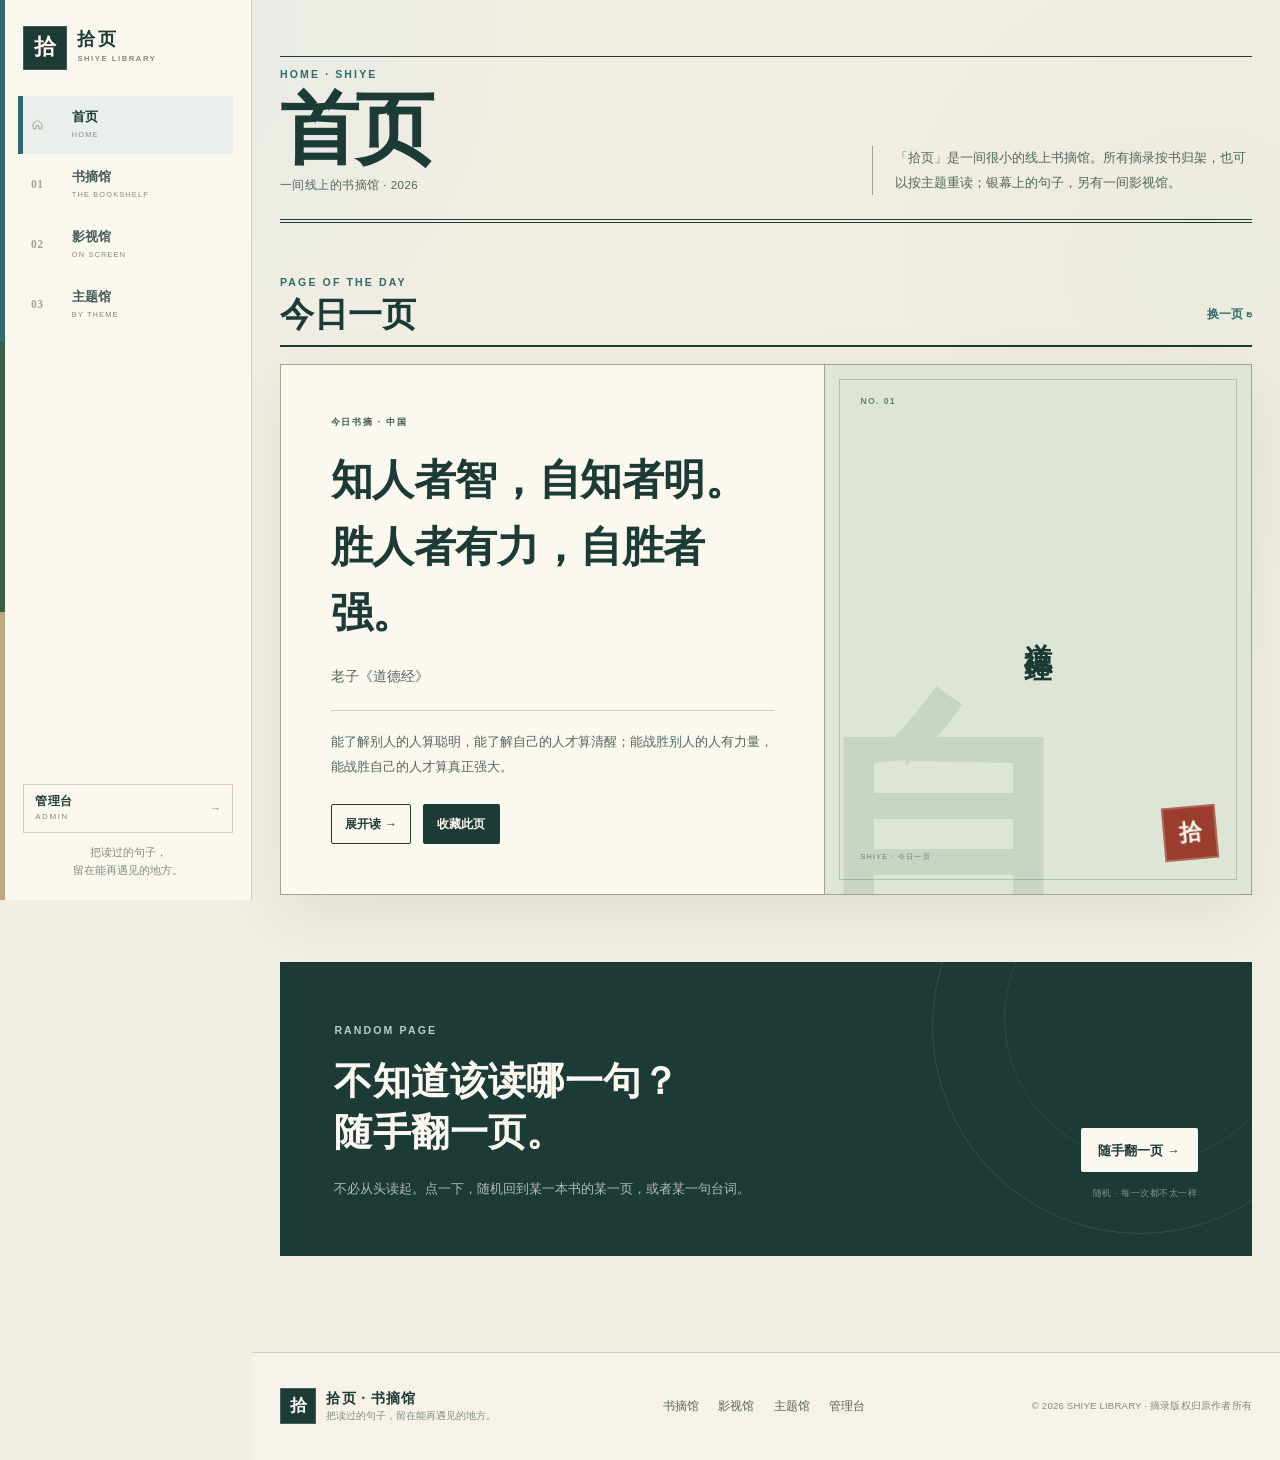
==== commit 1a38d44f: "统一四馆标题区尺寸，书摘馆改为纯书架陈列，作品库加入搜索与筛选 - 标题区统一为压缩后的尺寸（字号、间距、留白），四馆视觉一致  - 书摘馆移除「按书翻阅」标题行、搜索与作者/时代/排序筛选，直接陈列" ====
--- a/index.html
+++ b/index.html
@@ -6,7 +6,7 @@
   <title>拾页 · 书摘馆</title>
   <meta name="description" content="拾页是一间线上的书摘馆：按书陈列书摘，按主题重读句子，也收藏银幕上的台词。">
   <link rel="icon" href="data:image/svg+xml,%3Csvg xmlns='http://www.w3.org/2000/svg' viewBox='0 0 64 64'%3E%3Crect width='64' height='64' fill='%231c3b36'/%3E%3Ctext x='32' y='45' font-size='38' text-anchor='middle' fill='%23f3eee3' font-family='serif'%3E%E6%8B%BE%3C/text%3E%3C/svg%3E">
-  <link rel="stylesheet" href="assets/style.css">
+  <link rel="stylesheet" href="assets/style.css?v=20261115z8">
 </head>
 <body>
   <a class="skip-link" href="#library">跳到书摘馆</a>
@@ -69,6 +69,182 @@
           <p class="intro-desc">以书为单位陈列。每一栏是一本书，书里被折角的那几页，连同版本信息，都收在这里。</p>
         </header>
 
+        <section class="library" id="bookshelf">
+          <div class="book-list" data-book-list></div>
+
+          <div class="load-more-wrap">
+            <button class="button button-outline" type="button" data-book-more hidden>展开更多书目</button>
+          </div>
+
+          <div class="empty-state" data-book-empty hidden>
+            <span aria-hidden="true">空</span>
+            <h2>书架暂时是空的</h2>
+            <p>还没有收录书摘，去管理台添加一条试试。</p>
+          </div>
+        </section>
+      </section>
+
+      <!-- ================= 02 影视馆 ================= -->
+      <section class="view" id="screen" data-view="screen" hidden>
+        <header class="page-intro">
+          <div>
+            <span class="eyebrow">ON SCREEN · 2026</span>
+            <h1>影视馆</h1>
+            <p class="intro-sub"><strong data-stat-works>9</strong> 部作品 · <strong data-stat-lines>9</strong> 则台词</p>
+          </div>
+          <p class="intro-desc">银幕上的句子，往往比剧情留得更久。这里收电影与剧集里值得回看的台词，也记下它们出自哪一场戏。</p>
+        </header>
+
+        <section class="library" aria-labelledby="screen-heading">
+          <div class="library-heading">
+            <div>
+              <span class="eyebrow">THE SCREEN</span>
+              <h2 id="screen-heading">银幕台词</h2>
+            </div>
+            <p>按作品收录，标注导演、年份、地区与类型。点击任意一页，展开完整台词与按语。</p>
+          </div>
+
+          <form class="library-tools" data-film-filter role="search">
+            <div class="search-field">
+              <svg viewBox="0 0 24 24" aria-hidden="true"><circle cx="11" cy="11" r="7"/><path d="M16.5 16.5 21 21"/></svg>
+              <input type="search" placeholder="搜索片名、导演或台词……" aria-label="搜索影视台词" autocomplete="off" data-film-search>
+              <kbd>/</kbd>
+            </div>
+            <div class="filter-grid filter-grid-3">
+              <label>
+                <span>类型</span>
+                <select data-film-medium>
+                  <option value="all">全部类型</option>
+                  <option value="电影">电影</option>
+                  <option value="剧集">剧集</option>
+                </select>
+              </label>
+              <label>
+                <span>导演</span>
+                <select data-film-director><option value="all">全部导演</option></select>
+              </label>
+              <label>
+                <span>国家</span>
+                <select data-film-region><option value="all">全部国家</option></select>
+              </label>
+            </div>
+          </form>
+
+          <div class="results-toolbar">
+            <p>共 <strong data-film-result>9</strong> 则台词<button class="clear-filters" type="button" data-film-clear hidden>清除筛选</button></p>
+            <div class="toolbar-right">
+              <label class="sort-field">
+                <span>排序</span>
+                <select data-film-sort>
+                  <option value="newest">最近收录</option>
+                  <option value="oldest">最早收录</option>
+                  <option value="title">按片名</option>
+                </select>
+              </label>
+            </div>
+          </div>
+
+          <div class="excerpt-grid" data-film-grid></div>
+
+          <div class="empty-state" data-film-empty hidden>
+            <span aria-hidden="true">空</span>
+            <h2>暂时没有找到这一幕</h2>
+            <p>换一个关键词，或者清除筛选再看看。</p>
+            <button class="button button-outline" type="button" data-film-clear>清除全部筛选</button>
+          </div>
+        </section>
+      </section>
+
+      <!-- ================= 03 主题馆 ================= -->
+      <section class="view" id="themes" data-view="themes" hidden>
+        <header class="page-intro">
+          <div>
+            <span class="eyebrow">BY THEME · 2026</span>
+            <h1>主题馆</h1>
+            <p class="intro-sub"><strong data-stat-all>33</strong> 则 · <strong data-stat-theme-count>8</strong> 个主题</p>
+          </div>
+          <p class="intro-desc">把书摘与台词按主题重新排一次：孤独、时间、自由……看看不同的人，如何回答同一个问题。</p>
+        </header>
+
+        <section class="library" aria-labelledby="themes-heading">
+          <div class="library-heading">
+            <div>
+              <span class="eyebrow">THE THEMES</span>
+              <h2 id="themes-heading">主题书架</h2>
+            </div>
+            <p>只有在这里，内容按主题归架。切换主题，看看同一主题下书与电影如何互相照亮。</p>
+          </div>
+
+          <form class="library-tools" data-theme-filter role="search">
+            <div class="search-field">
+              <svg viewBox="0 0 24 24" aria-hidden="true"><circle cx="11" cy="11" r="7"/><path d="M16.5 16.5 21 21"/></svg>
+              <input type="search" placeholder="搜索句子、书名、作者……" aria-label="搜索主题馆" autocomplete="off" data-theme-search>
+              <kbd>/</kbd>
+            </div>
+            <div class="filter-grid filter-grid-4">
+              <label>
+                <span>主题</span>
+                <select data-theme-theme><option value="all">全部主题</option></select>
+              </label>
+              <label>
+                <span>类型</span>
+                <select data-theme-type>
+                  <option value="all">全部内容</option>
+                  <option value="book">书籍</option>
+                  <option value="film">影视</option>
+                </select>
+              </label>
+              <label>
+                <span>作者 / 导演</span>
+                <select data-theme-author><option value="all">全部作者</option></select>
+              </label>
+              <label>
+                <span>收藏</span>
+                <select data-theme-fav>
+                  <option value="all">全部摘录</option>
+                  <option value="fav">只看收藏</option>
+                </select>
+              </label>
+            </div>
+          </form>
+
+          <div class="results-toolbar">
+            <p>共 <strong data-theme-result>33</strong> 则<button class="clear-filters" type="button" data-theme-clear hidden>清除筛选</button></p>
+            <div class="toolbar-right">
+              <label class="sort-field">
+                <span>排序</span>
+                <select data-theme-sort>
+                  <option value="newest">最近收录</option>
+                  <option value="oldest">最早收录</option>
+                  <option value="book">按书名</option>
+                  <option value="author">按作者</option>
+                </select>
+              </label>
+            </div>
+          </div>
+
+          <div class="shelves" data-shelves aria-live="polite"></div>
+
+          <div class="empty-state" data-theme-empty hidden>
+            <span aria-hidden="true">空</span>
+            <h2>书架上暂时没有这一页</h2>
+            <p>换一个关键词，或者清除筛选再看看。</p>
+            <button class="button button-outline" type="button" data-theme-clear>清除全部筛选</button>
+          </div>
+        </section>
+      </section>
+
+      <!-- ================= 04 首页 ================= -->
+      <section class="view about-page" id="home" data-view="home" hidden>
+        <header class="page-intro">
+          <div>
+            <span class="eyebrow">HOME · SHIYE</span>
+            <h1>首页</h1>
+            <p class="intro-sub">一间线上的书摘馆 · 2026</p>
+          </div>
+          <p class="intro-desc">「拾页」是一间很小的线上书摘馆。所有摘录按书归架，也可以按主题重读；银幕上的句子，另有一间影视馆。</p>
+        </header>
+
         <section class="today-spread" id="today" aria-labelledby="today-title">
           <div class="spread-heading">
             <div>
@@ -98,249 +274,6 @@
             </div>
           </article>
         </section>
-
-        <section class="library" id="bookshelf" aria-labelledby="bookshelf-heading">
-          <div class="library-heading">
-            <div>
-              <span class="eyebrow">THE BOOKS</span>
-              <h2 id="bookshelf-heading">按书翻阅</h2>
-            </div>
-            <p>共 <strong data-book-count>20</strong> 本书，<strong data-book-total>24</strong> 则摘录。每本书标注了作者、出版社与年份。</p>
-          </div>
-
-          <form class="library-tools" data-book-filter role="search">
-            <div class="search-field">
-              <svg viewBox="0 0 24 24" aria-hidden="true"><circle cx="11" cy="11" r="7"/><path d="M16.5 16.5 21 21"/></svg>
-              <input type="search" placeholder="搜索书名、作者或句子……" aria-label="搜索书摘" autocomplete="off" data-book-search>
-              <kbd>/</kbd>
-            </div>
-            <div class="filter-grid filter-grid-3">
-              <label>
-                <span>作者</span>
-                <select data-book-author><option value="all">全部作者</option></select>
-              </label>
-              <label>
-                <span>时代</span>
-                <select data-book-era>
-                  <option value="all">不限时代</option>
-                  <option value="古代">古代</option>
-                  <option value="近现代">近现代</option>
-                </select>
-              </label>
-              <label>
-                <span>排序</span>
-                <select data-book-sort>
-                  <option value="newest">最近收录</option>
-                  <option value="title">按书名</option>
-                  <option value="count">按摘录数量</option>
-                  <option value="author">按作者</option>
-                </select>
-              </label>
-            </div>
-          </form>
-
-          <div class="results-toolbar">
-            <p>共 <strong data-book-result>20</strong> 本书<button class="clear-filters" type="button" data-book-clear hidden>清除筛选</button></p>
-          </div>
-
-          <div class="book-list" data-book-list></div>
-
-          <div class="load-more-wrap">
-            <button class="button button-outline" type="button" data-book-more hidden>展开更多书目</button>
-          </div>
-
-          <div class="empty-state" data-book-empty hidden>
-            <span aria-hidden="true">空</span>
-            <h2>书架上暂时没有这本书</h2>
-            <p>换一个关键词，或者清除筛选再看看。</p>
-            <button class="button button-outline" type="button" data-book-clear>清除全部筛选</button>
-          </div>
-        </section>
-      </section>
-
-      <!-- ================= 02 影视馆 ================= -->
-      <section class="view" id="screen" data-view="screen" hidden>
-        <header class="page-intro">
-          <div>
-            <span class="eyebrow">ON SCREEN · 2026</span>
-            <h1>影视馆</h1>
-            <p class="intro-sub"><strong data-stat-works>9</strong> 部作品 · <strong data-stat-lines>9</strong> 则台词</p>
-          </div>
-          <p class="intro-desc">银幕上的句子，往往比剧情留得更久。这里收电影与剧集里值得回看的台词，也记下它们出自哪一场戏。</p>
-        </header>
-
-        <section class="library" aria-labelledby="screen-heading">
-          <div class="library-heading">
-            <div>
-              <span class="eyebrow">THE SCREEN</span>
-              <h2 id="screen-heading">银幕台词</h2>
-            </div>
-            <p>按作品收录，标注导演、年份、地区与类型。点击任意一页，展开完整台词与按语。</p>
-          </div>
-
-          <form class="library-tools" data-film-filter role="search">
-            <div class="search-field">
-              <svg viewBox="0 0 24 24" aria-hidden="true"><circle cx="11" cy="11" r="7"/><path d="M16.5 16.5 21 21"/></svg>
-              <input type="search" placeholder="搜索片名、导演或台词……" aria-label="搜索影视台词" autocomplete="off" data-film-search>
-              <kbd>/</kbd>
-            </div>
-            <div class="filter-grid filter-grid-3">
-              <label>
-                <span>类型</span>
-                <select data-film-medium>
-                  <option value="all">全部类型</option>
-                  <option value="电影">电影</option>
-                  <option value="剧集">剧集</option>
-                </select>
-              </label>
-              <label>
-                <span>导演</span>
-                <select data-film-director><option value="all">全部导演</option></select>
-              </label>
-              <label>
-                <span>国家</span>
-                <select data-film-region><option value="all">全部国家</option></select>
-              </label>
-            </div>
-          </form>
-
-          <div class="results-toolbar">
-            <p>共 <strong data-film-result>9</strong> 则台词<button class="clear-filters" type="button" data-film-clear hidden>清除筛选</button></p>
-            <div class="toolbar-right">
-              <label class="sort-field">
-                <span>排序</span>
-                <select data-film-sort>
-                  <option value="newest">最近收录</option>
-                  <option value="oldest">最早收录</option>
-                  <option value="title">按片名</option>
-                </select>
-              </label>
-            </div>
-          </div>
-
-          <div class="excerpt-grid" data-film-grid></div>
-
-          <div class="empty-state" data-film-empty hidden>
-            <span aria-hidden="true">空</span>
-            <h2>暂时没有找到这一幕</h2>
-            <p>换一个关键词，或者清除筛选再看看。</p>
-            <button class="button button-outline" type="button" data-film-clear>清除全部筛选</button>
-          </div>
-        </section>
-      </section>
-
-      <!-- ================= 03 主题馆 ================= -->
-      <section class="view" id="themes" data-view="themes" hidden>
-        <header class="page-intro">
-          <div>
-            <span class="eyebrow">BY THEME · 2026</span>
-            <h1>主题馆</h1>
-            <p class="intro-sub"><strong data-stat-all>33</strong> 则 · <strong data-stat-theme-count>8</strong> 个主题</p>
-          </div>
-          <p class="intro-desc">把书摘与台词按主题重新排一次：孤独、时间、自由……看看不同的人，如何回答同一个问题。</p>
-        </header>
-
-        <section class="library" aria-labelledby="themes-heading">
-          <div class="library-heading">
-            <div>
-              <span class="eyebrow">THE THEMES</span>
-              <h2 id="themes-heading">主题书架</h2>
-            </div>
-            <p>只有在这里，内容按主题归架。切换主题，看看同一主题下书与电影如何互相照亮。</p>
-          </div>
-
-          <form class="library-tools" data-theme-filter role="search">
-            <div class="search-field">
-              <svg viewBox="0 0 24 24" aria-hidden="true"><circle cx="11" cy="11" r="7"/><path d="M16.5 16.5 21 21"/></svg>
-              <input type="search" placeholder="搜索句子、书名、作者……" aria-label="搜索主题馆" autocomplete="off" data-theme-search>
-              <kbd>/</kbd>
-            </div>
-            <div class="filter-grid filter-grid-4">
-              <label>
-                <span>主题</span>
-                <select data-theme-theme><option value="all">全部主题</option></select>
-              </label>
-              <label>
-                <span>类型</span>
-                <select data-theme-type>
-                  <option value="all">全部内容</option>
-                  <option value="book">书籍</option>
-                  <option value="film">影视</option>
-                </select>
-              </label>
-              <label>
-                <span>作者 / 导演</span>
-                <select data-theme-author><option value="all">全部作者</option></select>
-              </label>
-              <label>
-                <span>收藏</span>
-                <select data-theme-fav>
-                  <option value="all">全部摘录</option>
-                  <option value="fav">只看收藏</option>
-                </select>
-              </label>
-            </div>
-          </form>
-
-          <div class="results-toolbar">
-            <p>共 <strong data-theme-result>33</strong> 则<button class="clear-filters" type="button" data-theme-clear hidden>清除筛选</button></p>
-            <div class="toolbar-right">
-              <label class="sort-field">
-                <span>排序</span>
-                <select data-theme-sort>
-                  <option value="newest">最近收录</option>
-                  <option value="oldest">最早收录</option>
-                  <option value="book">按书名</option>
-                  <option value="author">按作者</option>
-                </select>
-              </label>
-            </div>
-          </div>
-
-          <div class="shelves" data-shelves aria-live="polite"></div>
-
-          <div class="empty-state" data-theme-empty hidden>
-            <span aria-hidden="true">空</span>
-            <h2>书架上暂时没有这一页</h2>
-            <p>换一个关键词，或者清除筛选再看看。</p>
-            <button class="button button-outline" type="button" data-theme-clear>清除全部筛选</button>
-          </div>
-        </section>
-      </section>
-
-      <!-- ================= 04 首页 ================= -->
-      <section class="view about-page" id="home" data-view="home" hidden>
-        <header class="page-intro">
-          <div>
-            <span class="eyebrow">HOME · SHIYE</span>
-            <h1>首页</h1>
-            <p class="intro-sub">一间线上的书摘馆 · 2026</p>
-          </div>
-          <p class="intro-desc">「拾页」是一间很小的线上书摘馆。所有摘录按书归架，也可以按主题重读；银幕上的句子，另有一间影视馆。</p>
-        </header>
-
-        <div class="about-body">
-          <p class="about-lead">书摘不是收藏，是反复回到的地方。</p>
-          <p>这个站点不追求读得多，只希望每一句被留下的句子，都还有被重新读到的机会。书摘馆以书为单位陈列，每本书标注作者、出版社与年份；主题馆则把这些句子重新按主题编排，让不同书、不同年代、甚至不同媒介的表达彼此照面。</p>
-          <p>影视馆收电影与剧集里的台词。它们和书摘一样，都是某个瞬间停住我们的表达，只是媒介不同。</p>
-          <div class="colophon-grid">
-            <div>
-              <span>01</span>
-              <strong>按书陈列</strong>
-              <p>每本书是一个栏目，保留版本信息与原书篇目。</p>
-            </div>
-            <div>
-              <span>02</span>
-              <strong>按主题重读</strong>
-              <p>主题馆把书籍与影视放在同一主题下重新排列。</p>
-            </div>
-            <div>
-              <span>03</span>
-              <strong>持续更新</strong>
-              <p>后台新增、修改后导出数据文件，即可发布新内容。</p>
-            </div>
-          </div>
-        </div>
 
         <section class="about-strip">
           <div class="about-copy">
@@ -407,8 +340,8 @@
 
   <div class="toast" id="toast" role="status" aria-live="polite"></div>
 
-  <script src="data/excerpts.js"></script>
-  <script src="assets/shared.js"></script>
-  <script src="assets/app.js"></script>
+  <script src="data/excerpts.js?v=20261115s"></script>
+  <script src="assets/shared.js?v=20261115s"></script>
+  <script src="assets/app.js?v=20261115z"></script>
 </body>
 </html>
--- a/assets/style.css
+++ b/assets/style.css
@@ -355,20 +355,20 @@
   display: grid;
   grid-template-columns: minmax(0, 1fr) minmax(260px, 380px);
   align-items: end;
-  gap: clamp(1.5rem, 4vw, 4rem);
-  padding: .4rem 0 2.2rem;
+  gap: clamp(1rem, 2.4vw, 2.4rem);
+  padding: .2rem 0 1.5rem;
   border-top: 1px solid var(--ink);
   border-bottom: 4px double var(--ink);
 }
 
 .page-intro h1 {
   margin: .5rem 0 0;
-  font: 800 clamp(3.8rem, 8.5vw, 7rem)/.86 var(--serif);
+  font: 800 clamp(3.2rem, 6.2vw, 5.2rem)/.86 var(--serif);
   letter-spacing: -.045em;
 }
 
 .intro-sub {
-  margin: 1.15rem 0 0;
+  margin: .85rem 0 0;
   color: var(--ink-soft);
   font-size: .72rem;
   letter-spacing: .04em;
@@ -383,7 +383,7 @@
   padding-left: 1.4rem;
   border-left: 1px solid var(--line-dark);
   color: var(--ink-soft);
-  font: .9rem/1.95 var(--serif);
+  font: .84rem/1.85 var(--serif);
 }
 
 /* ---------------- Today ---------------- */
@@ -577,7 +577,7 @@
 /* ---------------- Library ---------------- */
 
 .library-heading {
-  margin-top: 3.4rem;
+  margin-top: 2.8rem;
   display: flex;
   align-items: flex-end;
   justify-content: space-between;
@@ -798,6 +798,15 @@
   transition: background .25s ease;
 }
 .excerpt-card:hover .card-cover { background: #fffdf7; }
+
+.card-cover.has-photo { padding: 0; background: var(--paper-deep); }
+
+.card-cover.has-photo .cover-photo {
+  display: block;
+  width: 100%;
+  height: 100%;
+  object-fit: cover;
+}
 
 .cover-inner {
   position: relative;
@@ -1805,6 +1814,12 @@
   color: var(--ink-soft);
   font-size: .72rem;
 }
+.book-translator {
+  margin: .18rem 0 0;
+  color: var(--ink-faint);
+  font-size: .66rem;
+  letter-spacing: .02em;
+}
 .book-edition {
   margin: .35rem 0 .6rem;
   color: var(--ink-faint);
@@ -1816,9 +1831,283 @@
   padding: .18rem .5rem;
   color: var(--ink);
   background: var(--accent-pale);
+  border: 0;
+  font-family: var(--sans);
   font-size: .56rem;
   font-weight: 700;
   letter-spacing: .08em;
+  text-decoration: none;
+  cursor: pointer;
+}
+
+.book-count:hover {
+  background: var(--accent);
+}
+
+.book-meta {
+  display: flex;
+  align-items: center;
+  gap: .7rem;
+  margin-top: .2rem;
+}
+
+.book-quotes {
+  scroll-margin-top: 96px;
+}
+
+.wp-body {
+  background: var(--paper);
+}
+
+.wp {
+  max-width: 940px;
+  margin: 0 auto;
+  padding: 2.2rem 1.8rem 4.5rem;
+}
+
+.wp-nav {
+  display: flex;
+  align-items: center;
+  justify-content: space-between;
+  padding-bottom: 1rem;
+  border-bottom: 1px solid var(--line);
+}
+
+.wp-back {
+  color: var(--ink-faint);
+  font: .64rem/1 var(--sans);
+  letter-spacing: .12em;
+  text-decoration: none;
+}
+
+.wp-back:hover {
+  color: var(--green-deep);
+}
+
+.wp-type {
+  color: var(--ink-faint);
+  font: .58rem/1 var(--sans);
+  letter-spacing: .22em;
+}
+
+.wp-head {
+  display: grid;
+  grid-template-columns: 168px minmax(0, 1fr);
+  gap: 2.2rem;
+  align-items: start;
+  padding: 2.6rem 0 2.2rem;
+}
+
+.wp-cover {
+  aspect-ratio: 2 / 3;
+  display: flex;
+  align-items: center;
+  justify-content: center;
+  padding: .5rem;
+  border: 1px solid var(--line);
+  background: var(--paper-deep);
+  color: var(--ink-faint);
+  font: .58rem/1.5 var(--sans);
+  letter-spacing: .1em;
+  text-align: center;
+  overflow: hidden;
+  box-shadow: 7px 9px 0 rgba(28, 59, 54, .07);
+}
+
+.wp-cover img {
+  width: 100%;
+  height: 100%;
+  object-fit: cover;
+}
+
+.wp-head-body {
+  min-width: 0;
+  padding-top: .2rem;
+}
+
+.wp-head-body h1 {
+  margin: 0 0 1rem;
+  color: var(--ink);
+  font: 700 clamp(1.9rem, 4.2vw, 2.9rem)/1.18 var(--serif);
+  letter-spacing: .01em;
+}
+
+.wp-meta {
+  margin: 0 0 1.7rem;
+  max-width: 34rem;
+  color: var(--ink-soft);
+  font: .76rem/1.9 var(--serif);
+}
+
+.wp-stats {
+  display: flex;
+  flex-wrap: wrap;
+  gap: 1.7rem;
+  padding-top: 1rem;
+  border-top: 1px solid var(--line);
+}
+
+.wp-stat {
+  display: flex;
+  align-items: baseline;
+  gap: .4rem;
+}
+
+.wp-stat strong {
+  color: var(--green-deep);
+  font: 700 1.28rem/1 var(--serif);
+}
+
+.wp-stat em {
+  color: var(--ink-faint);
+  font: .6rem/1 var(--sans);
+  font-style: normal;
+  letter-spacing: .14em;
+}
+
+.wp-quotes {
+  display: flex;
+  flex-direction: column;
+}
+
+.wp-quote {
+  display: grid;
+  grid-template-columns: 64px minmax(0, 1fr);
+  gap: 1rem;
+  padding: 2rem 0;
+  border-top: 1px solid var(--line);
+}
+
+.wp-quote:last-child {
+  border-bottom: 1px solid var(--line);
+}
+
+.wp-index {
+  padding-top: .1rem;
+  color: var(--line-dark);
+  font: 400 1.6rem/1 var(--serif);
+  letter-spacing: .02em;
+}
+
+.wp-quote-body {
+  min-width: 0;
+}
+
+.wp-quote-top {
+  display: flex;
+  align-items: center;
+  gap: .7rem;
+  margin-bottom: .9rem;
+}
+
+.wp-chip {
+  padding: .2rem .5rem;
+  border: 1px solid var(--line);
+  color: var(--ink-soft);
+  font: .56rem/1.3 var(--sans);
+  letter-spacing: .1em;
+}
+
+.wp-chapter {
+  color: var(--ink-faint);
+  font: .62rem/1.4 var(--sans);
+  letter-spacing: .08em;
+}
+
+.wp-quote blockquote {
+  margin: 0;
+  color: var(--ink);
+  font: 400 clamp(1.02rem, 1.6vw, 1.16rem)/1.95 var(--serif);
+}
+
+.wp-trans {
+  margin: 1rem 0 0;
+  padding-left: .9rem;
+  border-left: 2px solid var(--line);
+  color: var(--ink-soft);
+  font: .78rem/1.9 var(--serif);
+}
+
+.wp-trans span {
+  display: inline-block;
+  margin-right: .5rem;
+  color: var(--ink-faint);
+  font: .56rem/1 var(--sans);
+  letter-spacing: .16em;
+}
+
+.wp-date {
+  margin: 1rem 0 0;
+  color: var(--ink-faint);
+  font: .58rem/1 var(--sans);
+  letter-spacing: .14em;
+}
+
+.wp-empty {
+  margin: 2rem 0;
+  color: var(--ink-faint);
+  font: .78rem/1.9 var(--serif);
+}
+
+.wp-foot {
+  display: flex;
+  align-items: center;
+  justify-content: space-between;
+  margin-top: 2.6rem;
+  padding-top: 1.2rem;
+  border-top: 1px solid var(--line);
+  color: var(--ink-faint);
+  font: .6rem/1 var(--sans);
+  letter-spacing: .12em;
+}
+
+.wp-foot a {
+  color: var(--ink-soft);
+  text-decoration: none;
+}
+
+.wp-foot a:hover {
+  color: var(--green-deep);
+}
+
+@media (max-width: 700px) {
+  .wp {
+    padding: 1.6rem 1.1rem 3.4rem;
+  }
+  .wp-head {
+    grid-template-columns: 104px minmax(0, 1fr);
+    gap: 1.2rem;
+    padding: 1.8rem 0 1.6rem;
+  }
+  .wp-head-body h1 {
+    margin-bottom: .7rem;
+    font-size: 1.55rem;
+  }
+  .wp-stats {
+    gap: 1rem;
+  }
+  .wp-quote {
+    grid-template-columns: 34px minmax(0, 1fr);
+    gap: .7rem;
+    padding: 1.5rem 0;
+  }
+  .wp-index {
+    font-size: 1.1rem;
+  }
+}
+
+.book-add {
+  color: var(--ink-soft);
+  font: .6rem/1 var(--sans);
+  letter-spacing: .06em;
+  text-decoration: none;
+  border-bottom: 1px solid transparent;
+  padding-bottom: .18rem;
+}
+
+.book-add:hover {
+  color: var(--green-deep);
+  border-bottom-color: currentColor;
 }
 
 .book-quotes { display: grid; align-content: start; }
@@ -2037,25 +2326,52 @@
 
 .hub-grid {
   display: grid;
-  grid-template-columns: repeat(3, minmax(0, 1fr));
-  gap: 1px;
+  grid-template-columns: repeat(2, minmax(0, 1fr));
+  gap: .9rem;
+}
+
+.hub-groups {
+  display: flex;
+  flex-direction: column;
+  gap: 1.5rem;
+  margin-bottom: 1.4rem;
+}
+
+.hub-group-label {
+  display: flex;
+  align-items: center;
+  gap: .7rem;
+  margin-bottom: .55rem;
+  color: var(--ink-faint);
+  font: .58rem/1 var(--sans);
+  letter-spacing: .22em;
+}
+
+.hub-group-label::after {
+  content: "";
+  flex: 1;
+  height: 1px;
   background: var(--line);
-  border: 1px solid var(--line);
-  margin-bottom: 1.2rem;
-}
+}
+
+.hub-grid-2 { grid-template-columns: repeat(2, minmax(0, 1fr)); }
 
 .hub-card {
   display: flex;
   flex-direction: column;
   gap: .5rem;
-  padding: 1.5rem 1.4rem 1.3rem;
+  padding: 1.4rem 1.5rem 1.2rem;
   background: var(--paper-raised);
+  border: 1px solid var(--line);
   color: var(--ink);
   text-decoration: none;
-  transition: background .2s ease;
-}
-
-.hub-card:hover { background: var(--paper); }
+  transition: background .2s ease, border-color .2s ease;
+}
+
+.hub-card:hover {
+  background: var(--paper);
+  border-color: var(--line-dark);
+}
 
 .hub-index {
   color: var(--ink-faint);
@@ -2065,7 +2381,7 @@
 
 .hub-card h2 {
   margin: 0;
-  font: 700 1.15rem/1.3 var(--serif);
+  font: 700 1.2rem/1.3 var(--serif);
 }
 
 .hub-card p {
@@ -2079,7 +2395,10 @@
   color: var(--green-deep);
   font: .68rem/1 var(--sans);
   letter-spacing: .1em;
-}
+  transition: transform .2s ease;
+}
+
+.hub-card:hover .hub-go { transform: translateX(4px); }
 
 .hub-note {
   border-left: 2px solid var(--line-dark);
@@ -2166,6 +2485,286 @@
 .token-guide li { margin-bottom: .2rem; }
 
 @media (max-width: 760px) {
+  .intro-steps { grid-template-columns: 1fr; gap: 1rem; }
+}
+
+.work-link-hint a {
+  color: var(--green-deep);
+  text-decoration: underline;
+  text-underline-offset: 2px;
+}
+
+.is-work-linked input[readonly],
+.is-work-linked select:disabled {
+  background: var(--paper-deep);
+  color: var(--ink-soft);
+  cursor: not-allowed;
+}
+
+/* ---------------- 作品库 ---------------- */
+
+.works-heading { margin-top: 0; }
+
+.works-tools {
+  margin-top: 1.2rem;
+  padding: 1.1rem 1.2rem;
+  box-shadow: none;
+}
+
+.works-result-bar {
+  min-height: 64px;
+  margin-top: .2rem;
+}
+
+.works-add { display: flex; gap: .4rem; flex-wrap: wrap; }
+
+.works-add .btn-mini {
+  background: var(--ink);
+  border-color: var(--ink);
+  color: var(--paper-raised);
+}
+
+.works-add .btn-mini:hover {
+  background: #244741;
+  border-color: #244741;
+}
+
+.work-form {
+  padding: 1.2rem 1.3rem;
+  background: var(--paper);
+  border: 1px solid var(--line);
+  margin-bottom: 1.2rem;
+}
+
+.work-form-head { margin-bottom: .6rem; }
+
+.work-form-head h3 {
+  margin: 0;
+  font: 700 1rem/1.4 var(--serif);
+}
+
+.work-list {
+  display: grid;
+  grid-template-columns: repeat(2, minmax(0, 1fr));
+  gap: .9rem;
+}
+
+.work-card {
+  display: flex;
+  flex-direction: row;
+  gap: 1rem;
+  padding: 1.15rem 1.25rem;
+  background: var(--paper-raised);
+  border: 1px solid var(--line);
+  transition: border-color .2s ease, background .2s ease;
+}
+
+.work-card-thumb {
+  flex: 0 0 76px;
+  width: 76px;
+  aspect-ratio: 3 / 4;
+  overflow: hidden;
+  border: 1px solid var(--line-dark);
+  background: var(--paper-deep);
+}
+
+.work-card-thumb img {
+  width: 100%;
+  height: 100%;
+  object-fit: cover;
+  display: block;
+}
+
+.work-card-body {
+  flex: 1;
+  min-width: 0;
+  display: flex;
+  flex-direction: column;
+  gap: .55rem;
+}
+
+.cover-upload {
+  display: flex;
+  gap: 1rem;
+  align-items: flex-start;
+  padding: .85rem;
+  background: var(--paper-deep);
+  border: 1px dashed var(--line-dark);
+}
+
+.cover-upload-preview {
+  flex: 0 0 84px;
+  width: 84px;
+  aspect-ratio: 3 / 4;
+  overflow: hidden;
+  border: 1px solid var(--line);
+  background: var(--paper-raised);
+}
+
+.cover-upload-preview img {
+  width: 100%;
+  height: 100%;
+  object-fit: cover;
+  display: block;
+}
+
+.cover-upload-body {
+  flex: 1;
+  min-width: 0;
+  display: flex;
+  flex-direction: column;
+  gap: .4rem;
+}
+
+.cover-upload-actions {
+  display: flex;
+  flex-wrap: wrap;
+  gap: .5rem;
+}
+
+.dialog-mask {
+  position: fixed;
+  inset: 0;
+  z-index: 200;
+  display: flex;
+  align-items: center;
+  justify-content: center;
+  padding: 1.2rem;
+  background: rgba(18, 28, 26, .48);
+}
+
+.dialog-mask[hidden] {
+  display: none;
+}
+
+.dialog {
+  width: min(360px, 100%);
+  display: flex;
+  flex-direction: column;
+  gap: .75rem;
+  padding: 1.4rem 1.4rem 1.2rem;
+  background: var(--paper-raised);
+  border: 1px solid var(--line-dark);
+  box-shadow: 0 24px 60px rgba(0, 0, 0, .28);
+}
+
+.dialog-eyebrow {
+  margin: 0;
+  color: var(--ink-faint);
+  font: .6rem/1 var(--sans);
+  letter-spacing: .2em;
+}
+
+.dialog-text {
+  margin: 0;
+  color: var(--ink);
+  font: .82rem/1.85 var(--serif);
+  white-space: pre-line;
+}
+
+.dialog .button {
+  align-self: flex-end;
+}
+
+.work-context {
+  display: flex;
+  flex-direction: column;
+  gap: .28rem;
+  margin: 0;
+}
+
+.panel-head:has(.work-context:not([hidden])) {
+  border-bottom-color: var(--line);
+}
+
+.button:disabled {
+  opacity: .45;
+  cursor: not-allowed;
+}
+
+.publish-pending {
+  margin: -.3rem 0 .8rem;
+  color: var(--ink-soft);
+}
+
+.form-panel .panel-head {
+  max-width: 900px;
+  margin: 0 auto 1.1rem;
+}
+
+.work-context-label {
+  color: var(--ink-faint);
+  font: .58rem/1.3 var(--sans);
+  letter-spacing: .18em;
+}
+
+.work-context strong {
+  color: var(--ink);
+  font: 700 1.55rem/1.35 var(--serif);
+}
+
+.work-card:hover {
+  background: var(--paper);
+  border-color: var(--line-dark);
+}
+
+.work-card-head {
+  display: flex;
+  align-items: baseline;
+  justify-content: space-between;
+  gap: .6rem;
+}
+
+.work-card-head h3 {
+  margin: 0;
+  font: 700 1.05rem/1.35 var(--serif);
+}
+
+.work-count-pill {
+  flex: 0 0 auto;
+  padding: .18rem .4rem;
+  border: 1px solid var(--line);
+  color: var(--ink-faint);
+  font: .58rem/1.3 var(--sans);
+  letter-spacing: .06em;
+  white-space: nowrap;
+  text-decoration: none;
+}
+
+a.work-count-pill {
+  color: var(--green-deep);
+  border-color: var(--line-dark);
+}
+
+a.work-count-pill:hover {
+  background: var(--paper);
+}
+
+.work-card-meta {
+  margin: 0;
+  color: var(--ink-soft);
+  font: .72rem/1.7 var(--serif);
+}
+
+.work-card-foot {
+  display: flex;
+  gap: .4rem;
+  flex-wrap: wrap;
+  margin-top: .3rem;
+  padding-top: .7rem;
+  border-top: 1px dashed var(--line);
+}
+
+.work-card-foot .btn-mini {
+  min-height: 30px;
+  padding: .25rem .55rem;
+  font-size: .6rem;
+}
+
+@media (max-width: 760px) {
+  .work-list { grid-template-columns: 1fr; }
+}
+
+@media (max-width: 560px) {
   .hub-grid { grid-template-columns: 1fr; }
-  .intro-steps { grid-template-columns: 1fr; gap: 1rem; }
-}
+}
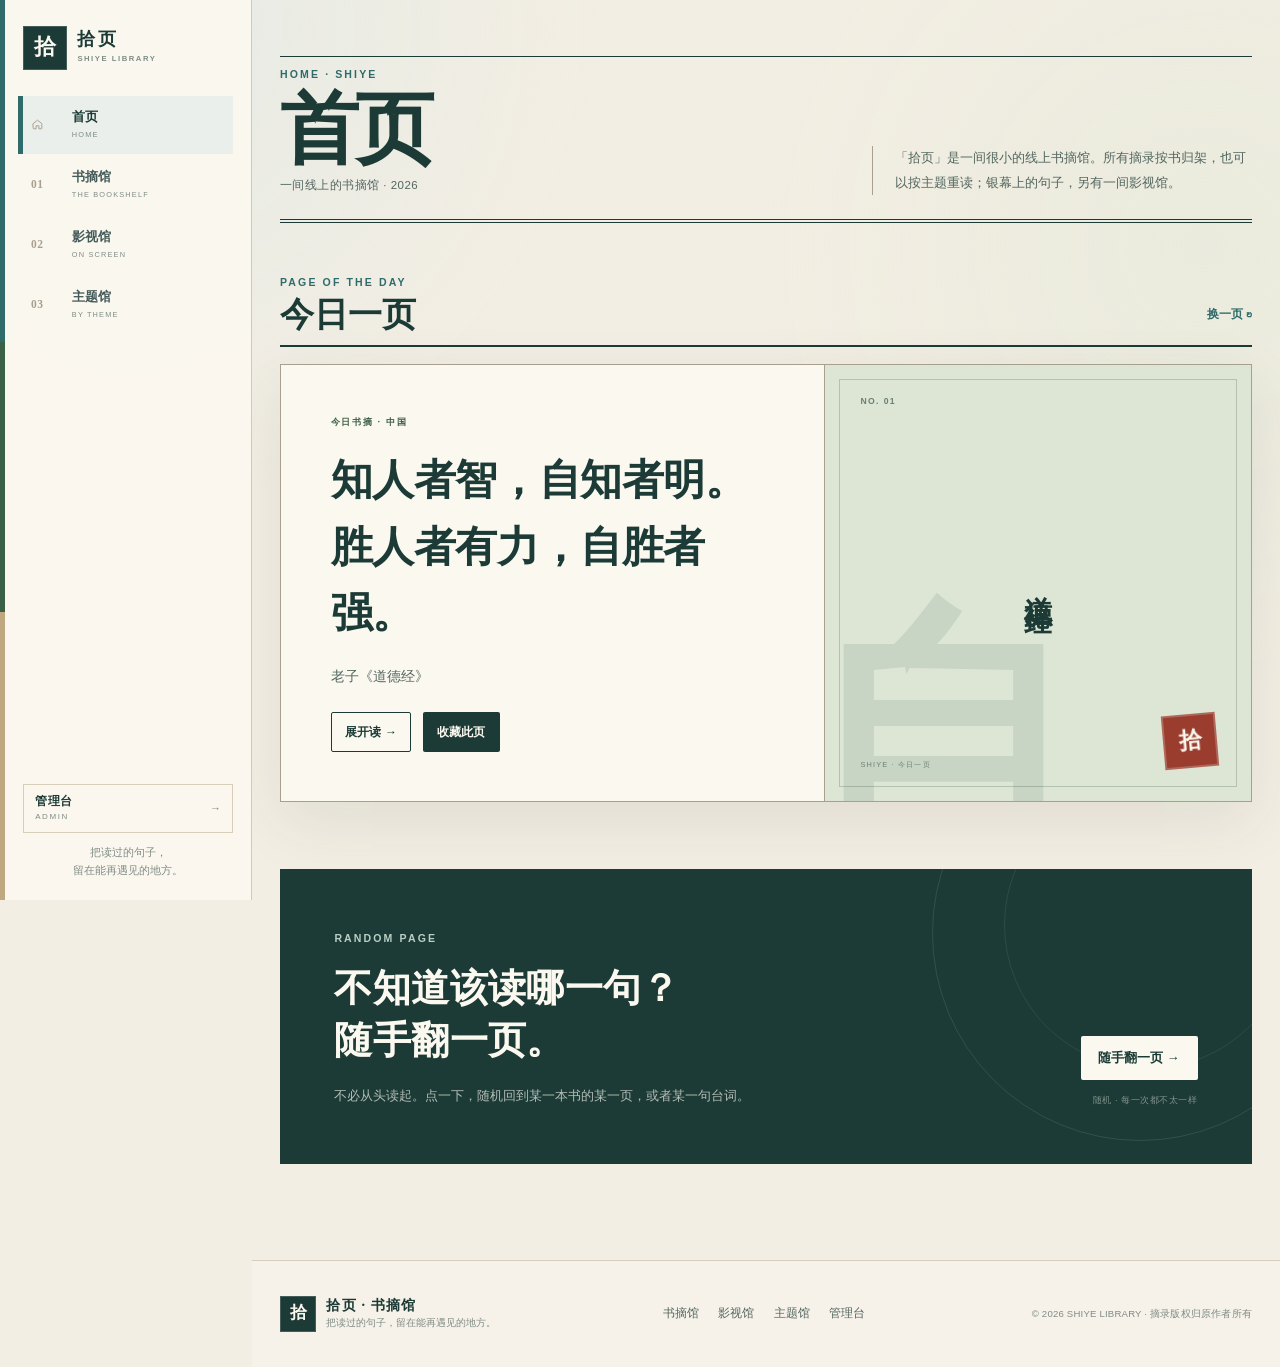
==== commit 78a52aa3: "豆瓣标签与 Why this? 移到作品表单；摘录表单移除译文；预设主题精简为三个" ====
--- a/index.html
+++ b/index.html
@@ -6,7 +6,7 @@
   <title>拾页 · 书摘馆</title>
   <meta name="description" content="拾页是一间线上的书摘馆：按书陈列书摘，按主题重读句子，也收藏银幕上的台词。">
   <link rel="icon" href="data:image/svg+xml,%3Csvg xmlns='http://www.w3.org/2000/svg' viewBox='0 0 64 64'%3E%3Crect width='64' height='64' fill='%231c3b36'/%3E%3Ctext x='32' y='45' font-size='38' text-anchor='middle' fill='%23f3eee3' font-family='serif'%3E%E6%8B%BE%3C/text%3E%3C/svg%3E">
-  <link rel="stylesheet" href="assets/style.css?v=20261115z8">
+  <link rel="stylesheet" href="assets/style.css?v=20261116m">
 </head>
 <body>
   <a class="skip-link" href="#library">跳到书摘馆</a>
@@ -163,7 +163,7 @@
             <h1>主题馆</h1>
             <p class="intro-sub"><strong data-stat-all>33</strong> 则 · <strong data-stat-theme-count>8</strong> 个主题</p>
           </div>
-          <p class="intro-desc">把书摘与台词按主题重新排一次：孤独、时间、自由……看看不同的人，如何回答同一个问题。</p>
+          <p class="intro-desc">把书摘与台词按主题重新排一次：自我、行动、自由……看看不同的人，如何回答同一个问题。</p>
         </header>
 
         <section class="library" aria-labelledby="themes-heading">
@@ -341,7 +341,7 @@
   <div class="toast" id="toast" role="status" aria-live="polite"></div>
 
   <script src="data/excerpts.js?v=20261115s"></script>
-  <script src="assets/shared.js?v=20261115s"></script>
-  <script src="assets/app.js?v=20261115z"></script>
+  <script src="assets/shared.js?v=20261116m"></script>
+  <script src="assets/app.js?v=20261116m"></script>
 </body>
 </html>
--- a/assets/style.css
+++ b/assets/style.css
@@ -1257,6 +1257,37 @@
   line-height: 1.9;
 }
 
+/* 作品库：标题区右侧的档案统计 */
+.works-intro {
+  display: grid;
+  grid-template-columns: minmax(0, 1fr) auto;
+  align-items: end;
+  column-gap: 2rem;
+}
+
+.works-intro .eyebrow { grid-column: 1 / -1; }
+
+.works-intro h1,
+.works-intro > p { grid-column: 1; }
+
+.works-intro .intro-count {
+  grid-column: 2;
+  grid-row: 3;
+  max-width: none;
+  margin: 0 0 .2rem;
+  color: var(--ink-soft);
+  font: .72rem/1.7 var(--sans);
+  letter-spacing: .04em;
+  font-variant-numeric: tabular-nums;
+  text-align: right;
+  white-space: nowrap;
+}
+
+@media (max-width: 640px) {
+  .works-intro { display: block; }
+  .works-intro .intro-count { margin: .6rem 0 0; text-align: left; }
+}
+
 .editor-panel {
   padding: 1.35rem;
   background: var(--paper-raised);
@@ -1354,6 +1385,37 @@
 }
 
 .theme-option input:focus-visible + span {
+  outline: 2px solid var(--ink);
+  outline-offset: 2px;
+}
+
+.theme-add {
+  padding: .45rem .85rem;
+  border: 1px dashed var(--line-dark);
+  background: none;
+  color: var(--ink-soft);
+  font: 600 .78rem/1.2 var(--sans);
+  letter-spacing: .04em;
+  cursor: pointer;
+  transition: border-color .16s ease, color .16s ease;
+}
+
+.theme-add:hover {
+  border-color: var(--ink);
+  color: var(--ink);
+}
+
+.theme-add-input {
+  width: 8rem;
+  padding: .45rem .85rem;
+  border: 1px solid var(--ink);
+  background: var(--paper-raised);
+  color: var(--ink);
+  font: 600 .78rem/1.2 var(--sans);
+  letter-spacing: .04em;
+}
+
+.theme-add-input:focus {
   outline: 2px solid var(--ink);
   outline-offset: 2px;
 }
@@ -2333,15 +2395,15 @@
 .hub-groups {
   display: flex;
   flex-direction: column;
-  gap: 1.5rem;
-  margin-bottom: 1.4rem;
+  gap: 1.8rem;
+  margin-bottom: 1.8rem;
 }
 
 .hub-group-label {
   display: flex;
   align-items: center;
   gap: .7rem;
-  margin-bottom: .55rem;
+  margin-bottom: .7rem;
   color: var(--ink-faint);
   font: .58rem/1 var(--sans);
   letter-spacing: .22em;
@@ -2356,21 +2418,24 @@
 
 .hub-grid-2 { grid-template-columns: repeat(2, minmax(0, 1fr)); }
 
+.hub-grid-1 { grid-template-columns: minmax(0, 1fr); }
+
 .hub-card {
   display: flex;
   flex-direction: column;
-  gap: .5rem;
-  padding: 1.4rem 1.5rem 1.2rem;
+  gap: .55rem;
+  padding: 1.55rem 1.6rem 1.45rem;
   background: var(--paper-raised);
   border: 1px solid var(--line);
   color: var(--ink);
   text-decoration: none;
-  transition: background .2s ease, border-color .2s ease;
+  transition: background .2s ease, border-color .2s ease, transform .2s ease;
 }
 
 .hub-card:hover {
   background: var(--paper);
   border-color: var(--line-dark);
+  transform: translateY(-2px);
 }
 
 .hub-index {
@@ -2400,15 +2465,44 @@
 
 .hub-card:hover .hub-go { transform: translateX(4px); }
 
-.hub-note {
-  border-left: 2px solid var(--line-dark);
-  padding: .2rem 0 .2rem .9rem;
-}
-
-.hub-note p {
-  margin: 0;
-  color: var(--ink-faint);
-  font: .72rem/1.8 var(--serif);
+/* 整行宽的作品库入口：说明在左，进入按钮在右 */
+.hub-grid-1 .hub-card {
+  display: grid;
+  grid-template-columns: minmax(0, 1fr) auto;
+  align-items: center;
+  column-gap: 2.2rem;
+  row-gap: .55rem;
+  padding: 1.7rem 1.9rem;
+  border-color: var(--line-dark);
+}
+
+.hub-grid-1 .hub-index,
+.hub-grid-1 h2,
+.hub-grid-1 p { grid-column: 1; }
+
+.hub-grid-1 p { max-width: 62ch; }
+
+.hub-grid-1 .hub-go {
+  grid-column: 2;
+  grid-row: 1 / span 3;
+  align-self: center;
+  padding: .6rem 1rem;
+  border: 1px solid var(--line-dark);
+  color: var(--ink);
+  white-space: nowrap;
+  transition: background .2s ease, border-color .2s ease, color .2s ease;
+}
+
+.hub-grid-1 .hub-card:hover .hub-go {
+  background: var(--ink);
+  border-color: var(--ink);
+  color: var(--paper-raised);
+  transform: none;
+}
+
+@media (max-width: 720px) {
+  .hub-grid-1 .hub-card { display: flex; align-items: flex-start; }
+  .hub-grid-1 .hub-go { align-self: flex-start; }
 }
 
 /* ---------------- 发布上线 ---------------- */
@@ -2503,10 +2597,10 @@
 
 /* ---------------- 作品库 ---------------- */
 
-.works-heading { margin-top: 0; }
+.works-panel { padding-top: 1.35rem; }
 
 .works-tools {
-  margin-top: 1.2rem;
+  margin-top: 0;
   padding: 1.1rem 1.2rem;
   box-shadow: none;
 }
@@ -2547,6 +2641,7 @@
   display: grid;
   grid-template-columns: repeat(2, minmax(0, 1fr));
   gap: .9rem;
+  margin-top: 1.1rem;
 }
 
 .work-card {
